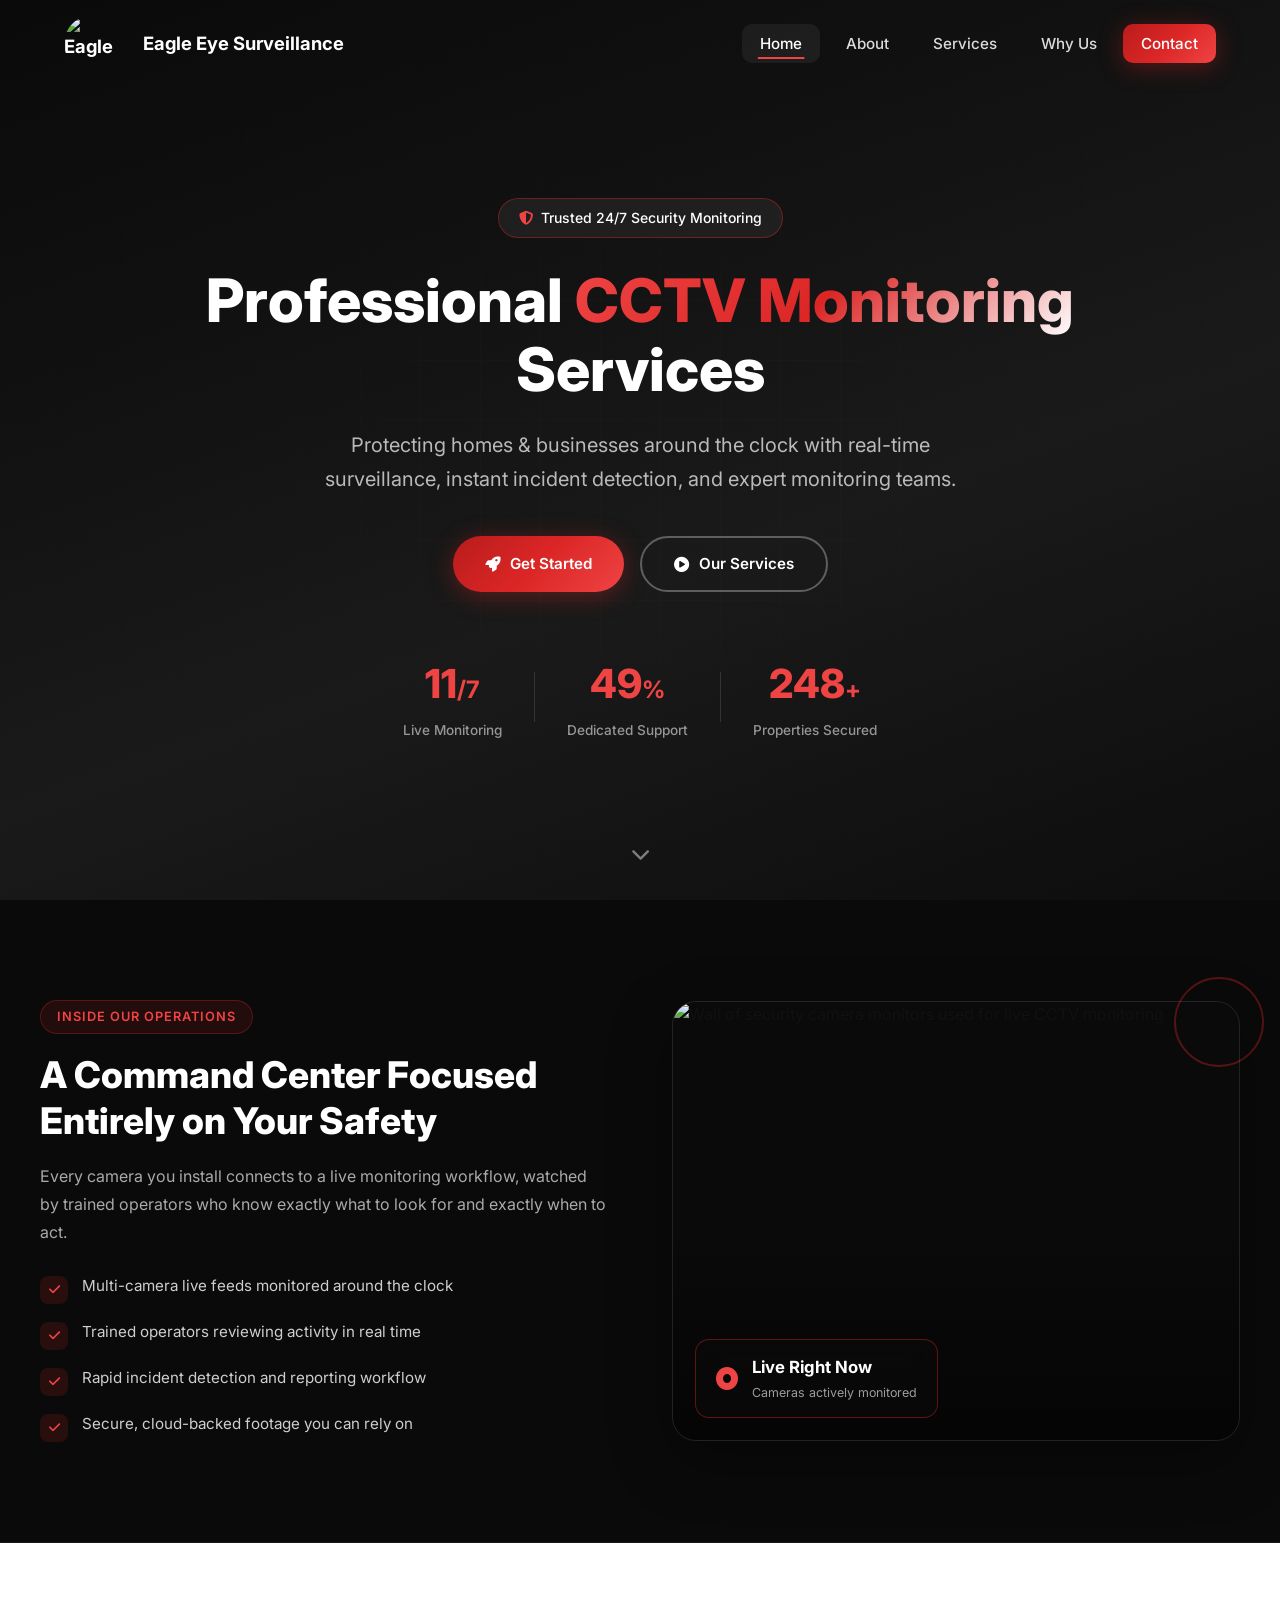
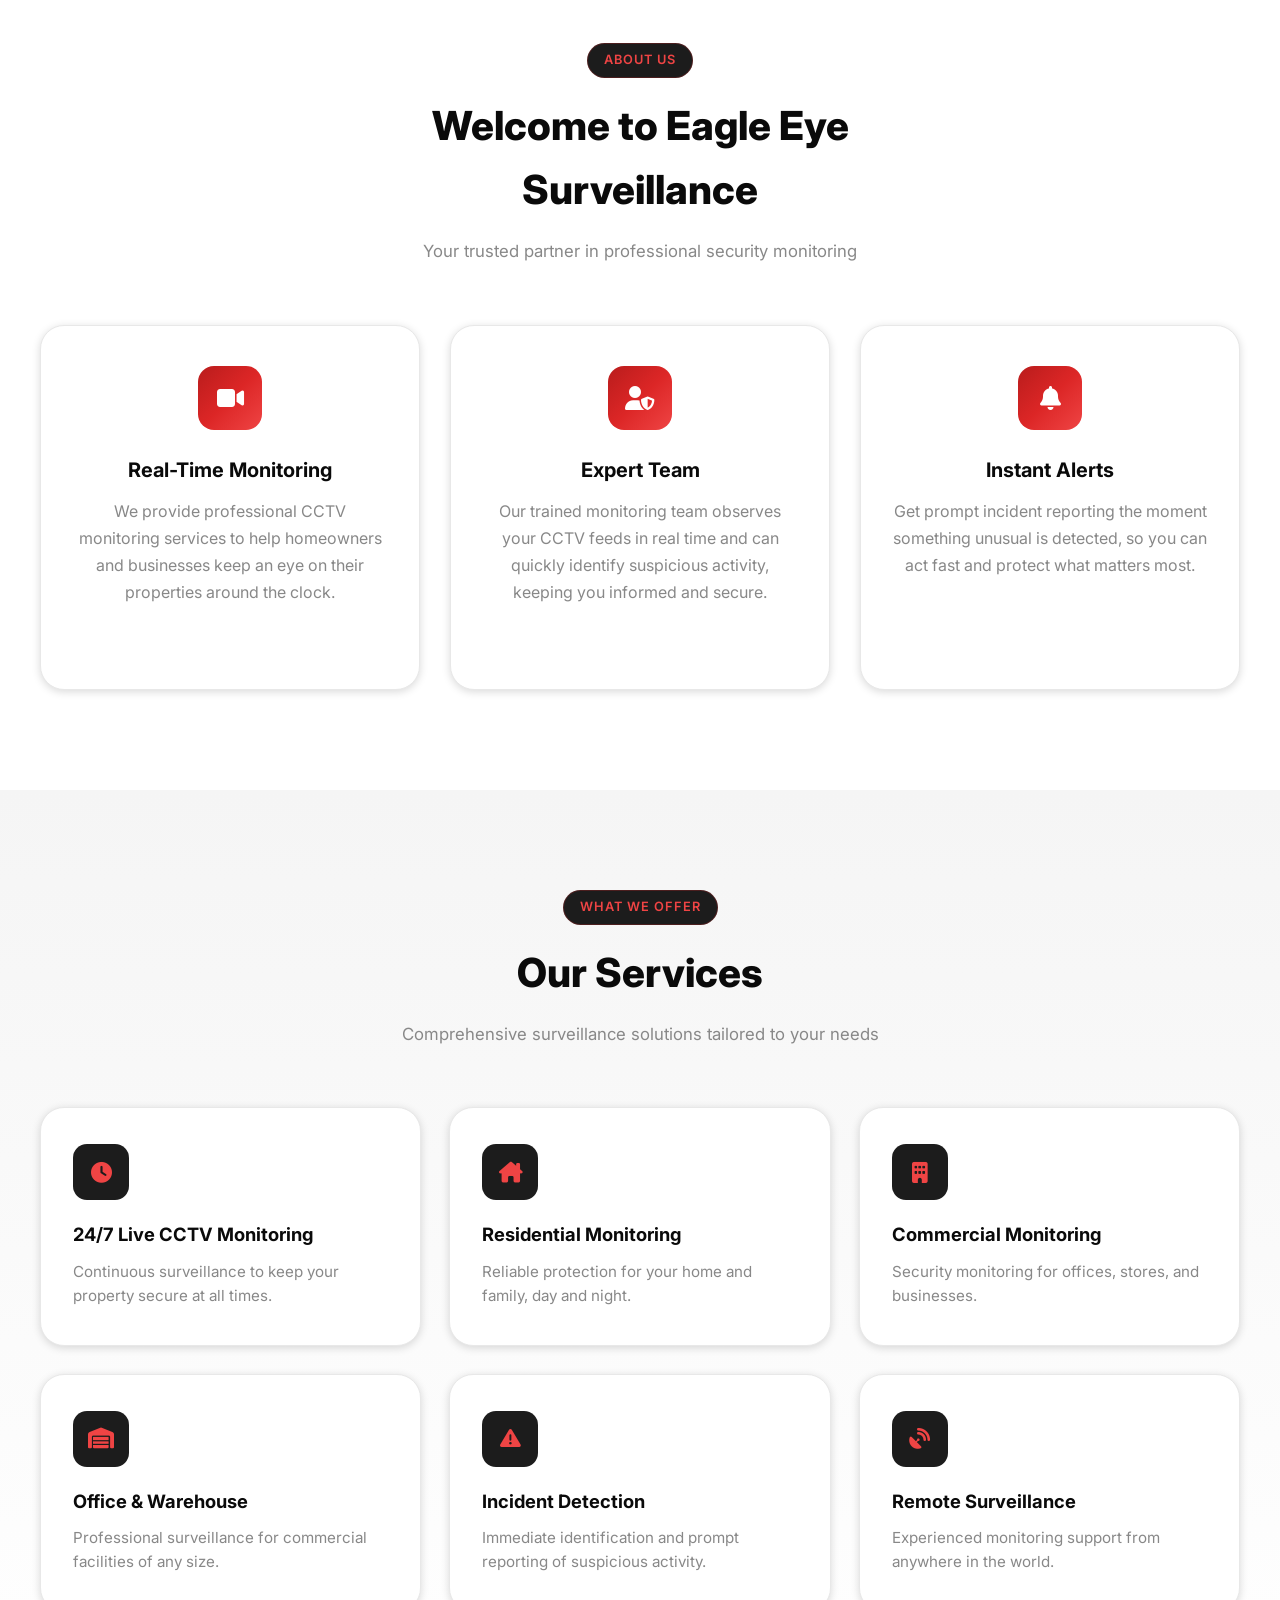
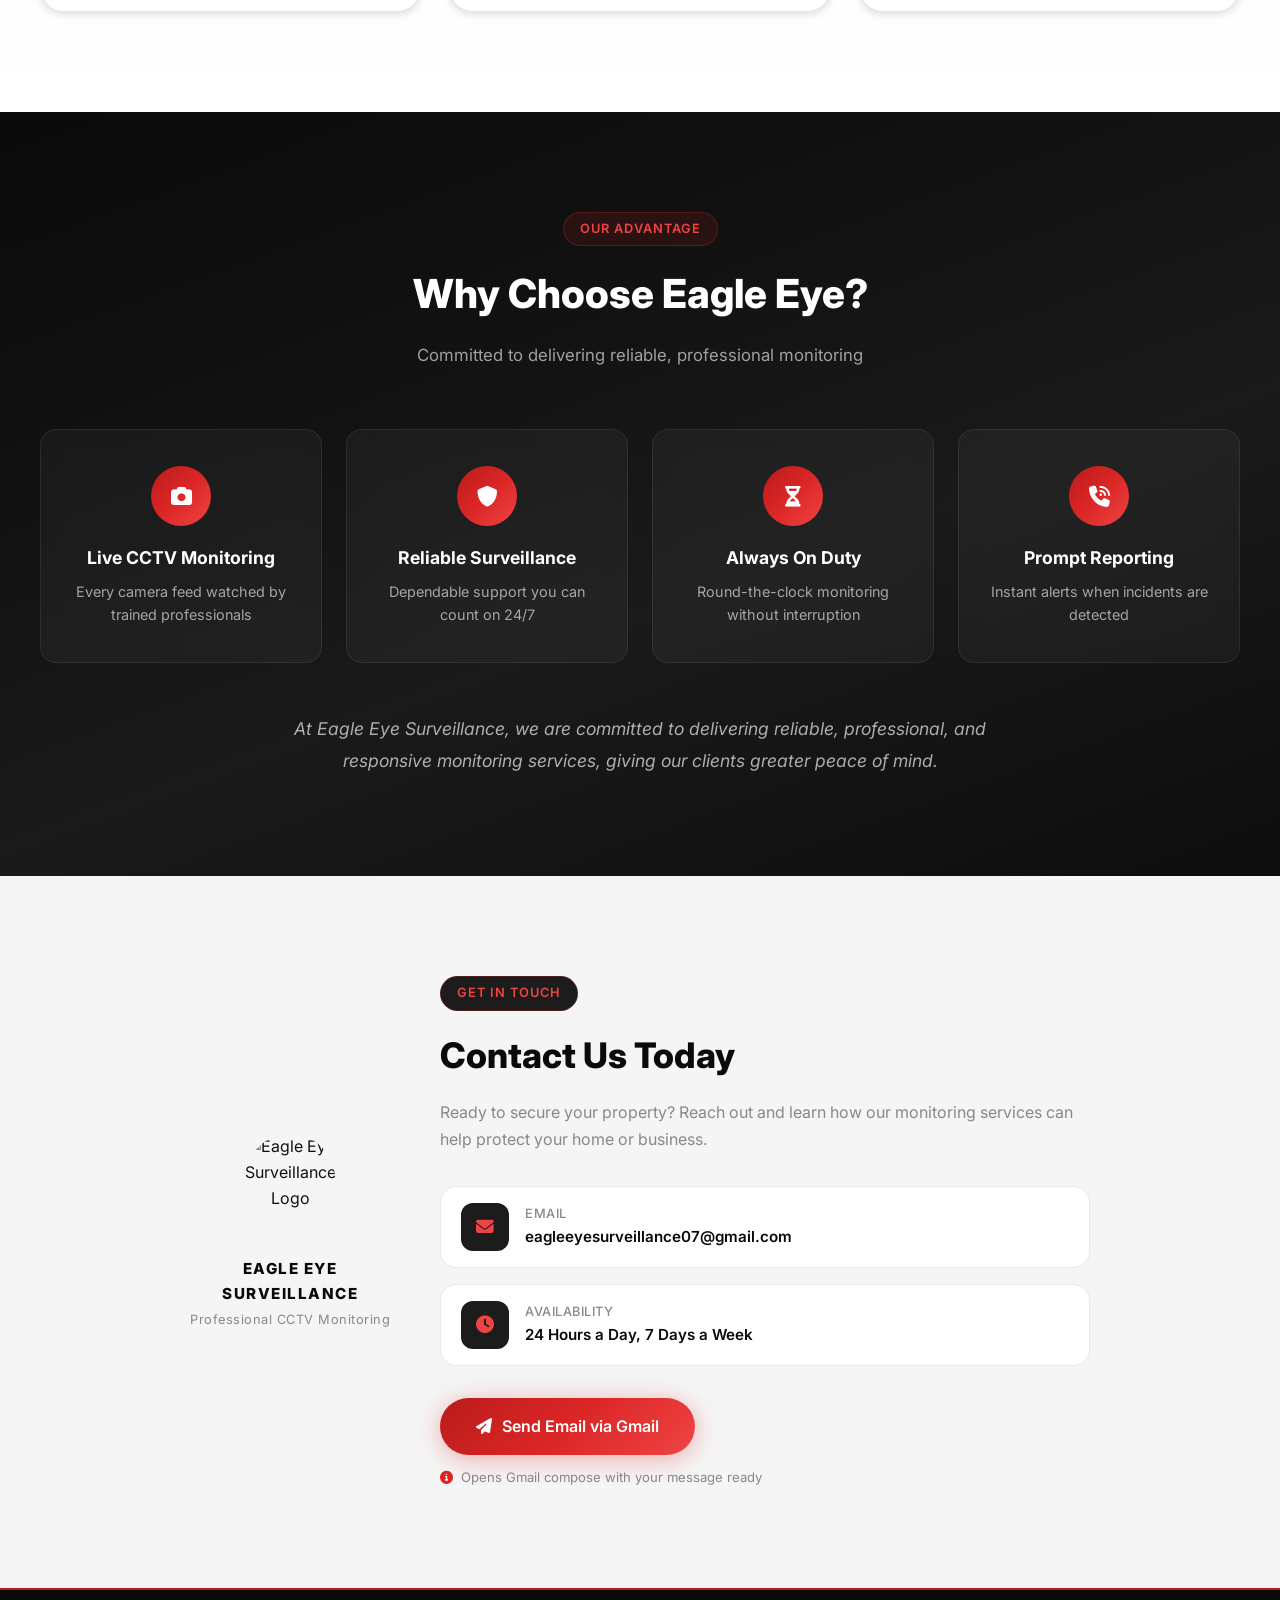
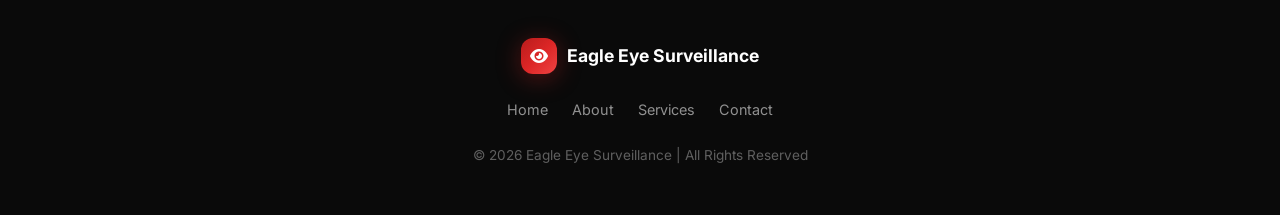
==== index.html @ c729cc8d "Add files via upload" ====
<!DOCTYPE html>
<html lang="en">

<head>
    <meta charset="UTF-8">
    <meta name="viewport" content="width=device-width, initial-scale=1.0">
    <title>Eagle Eye Surveillance | Professional CCTV Monitoring</title>
    <link rel="stylesheet" href="style.css">
    <link href="https://fonts.googleapis.com/css2?family=Inter:wght@300;400;500;600;700;800&display=swap" rel="stylesheet">
    <link rel="stylesheet" href="https://cdnjs.cloudflare.com/ajax/libs/font-awesome/6.5.1/css/all.min.css">
</head>

<body>

    <div class="bg-orbs" aria-hidden="true">
        <div class="orb orb-1"></div>
        <div class="orb orb-2"></div>
        <div class="orb orb-3"></div>
    </div>


    <nav class="navbar" id="navbar">
        <div class="nav-container">
           <a href="#home" class="logo">
          <img src="https://raw.githubusercontent.com/Iqrawaseem8219/eaglee/main/WhatsApp%20Image%202026-08-06%20at%208.54.20%20PM.jpeg" alt="Eagle Eye Surveillance Logo" class="logo-img">
          <span>Eagle Eye Surveillance</span>
            </a>

            <button class="hamburger" id="hamburger" aria-label="Toggle menu">
                <span></span>
                <span></span>
                <span></span>
            </button>

            <ul class="nav-links" id="navLinks">
                <li><a href="#home" class="nav-link active">Home</a></li>
                <li><a href="#about" class="nav-link">About</a></li>
                <li><a href="#services" class="nav-link">Services</a></li>
                <li><a href="#features" class="nav-link">Why Us</a></li>
                <li><a href="#contact" class="nav-link nav-cta">Contact</a></li>
            </ul>
        </div>
    </nav>

    <section class="hero" id="home">
        <div class="hero-grid"></div>
        <div class="hero-content">
            <div class="hero-badge">
                <i class="fas fa-shield-halved"></i>
                <span>Trusted 24/7 Security Monitoring</span>
            </div>
            <h1 class="hero-title">
                Professional <span class="gradient-text">CCTV Monitoring</span> Services
            </h1>
            <p class="hero-subtitle">
                Protecting homes &amp; businesses around the clock with real-time surveillance,
                instant incident detection, and expert monitoring teams.
            </p>
            <div class="hero-buttons">
                <a href="#contact" class="btn btn-primary">
                    <i class="fas fa-rocket"></i> Get Started
                </a>
                <a href="#services" class="btn btn-outline">
                    <i class="fas fa-play-circle"></i> Our Services
                </a>
            </div>
            <div class="hero-stats">
                <div class="stat">
                    <span class="stat-number" data-target="24">0</span><span class="stat-suffix">/7</span>
                    <span class="stat-label">Live Monitoring</span>
                </div>
                <div class="stat-divider"></div>
                <div class="stat">
                    <span class="stat-number" data-target="100">0</span><span class="stat-suffix">%</span>
                    <span class="stat-label">Dedicated Support</span>
                </div>
                <div class="stat-divider"></div>
                <div class="stat">
                    <span class="stat-number" data-target="500">0</span><span class="stat-suffix">+</span>
                    <span class="stat-label">Properties Secured</span>
                </div>
            </div>
        </div>
        <div class="hero-scroll">
            <a href="#about" aria-label="Scroll down">
                <i class="fas fa-chevron-down"></i>
            </a>
        </div>
    </section>

 
    <section class="home-showcase">
        <div class="showcase-grid">
            <div class="showcase-text reveal">
                <span class="section-tag light">Inside Our Operations</span>
                <h2>A Command Center Focused Entirely on Your Safety</h2>
                <p>
                    Every camera you install connects to a live monitoring workflow, watched by
                    trained operators who know exactly what to look for and exactly when to act.
                </p>
                <ul class="showcase-list">
                    <li><i class="fas fa-check"></i> Multi-camera live feeds monitored around the clock</li>
                    <li><i class="fas fa-check"></i> Trained operators reviewing activity in real time</li>
                    <li><i class="fas fa-check"></i> Rapid incident detection and reporting workflow</li>
                    <li><i class="fas fa-check"></i> Secure, cloud-backed footage you can rely on</li>
                </ul>
            </div>
            <div class="showcase-visual reveal">
                <div class="showcase-ring" aria-hidden="true"></div>
                <div class="showcase-image-wrap">
                    <img src="https://images.unsplash.com/photo-1557597774-9d273605dfa9?auto=format&fit=crop&w=1200&q=80"
                        alt="Wall of security camera monitors used for live CCTV monitoring">
                    <div class="showcase-badge">
                        <i class="fas fa-circle-dot"></i>
                        <div>
                            <strong>Live Right Now</strong>
                            <span>Cameras actively monitored</span>
                        </div>
                    </div>
                </div>
            </div>
        </div>
    </section>

    <!-- About Section -->
    <section class="about section" id="about">
        <div class="section-header reveal">
            <span class="section-tag">About Us</span>
            <h2>Welcome to Eagle Eye Surveillance</h2>
            <p class="section-desc">
                Your trusted partner in professional security monitoring
            </p>
        </div>
        <div class="about-grid">
            <a href="Monitoring.html" class="about-card reveal">
                <div class="about-icon"><i class="fas fa-video"></i></div>
                <h3>Real-Time Monitoring</h3>
                <p>
                    We provide professional CCTV monitoring services to help homeowners and
                    businesses keep an eye on their properties around the clock.
                </p>
                <span class="about-cta">Learn more <i class="fas fa-arrow-right"></i></span>
            </a>
            <a href="team.html" class="about-card reveal">
                <div class="about-icon"><i class="fas fa-user-shield"></i></div>
                <h3>Expert Team</h3>
                <p>
                    Our trained monitoring team observes your CCTV feeds in real time and can
                    quickly identify suspicious activity, keeping you informed and secure.
                </p>
                <span class="about-cta">Learn more <i class="fas fa-arrow-right"></i></span>
            </a>
            <a href="Alerts.html" class="about-card reveal">
                <div class="about-icon"><i class="fas fa-bell"></i></div>
                <h3>Instant Alerts</h3>
                <p>
                    Get prompt incident reporting the moment something unusual is detected,
                    so you can act fast and protect what matters most.
                </p>
                <span class="about-cta">Learn more <i class="fas fa-arrow-right"></i></span>
            </a>
        </div>
    </section>

    <!-- Services Section -->
    <section class="services section" id="services">
        <div class="section-header reveal">
            <span class="section-tag">What We Offer</span>
            <h2>Our Services</h2>
            <p class="section-desc">Comprehensive surveillance solutions tailored to your needs</p>
        </div>
        <div class="cards">
            <div class="card reveal">
                <div class="card-icon"><i class="fas fa-clock"></i></div>
                <h3>24/7 Live CCTV Monitoring</h3>
                <p>Continuous surveillance to keep your property secure at all times.</p>
                <div class="card-hover-line"></div>
            </div>
            <div class="card reveal">
                <div class="card-icon"><i class="fas fa-house-chimney"></i></div>
                <h3>Residential Monitoring</h3>
                <p>Reliable protection for your home and family, day and night.</p>
                <div class="card-hover-line"></div>
            </div>
            <div class="card reveal">
                <div class="card-icon"><i class="fas fa-building"></i></div>
                <h3>Commercial Monitoring</h3>
                <p>Security monitoring for offices, stores, and businesses.</p>
                <div class="card-hover-line"></div>
            </div>
            <div class="card reveal">
                <div class="card-icon"><i class="fas fa-warehouse"></i></div>
                <h3>Office &amp; Warehouse</h3>
                <p>Professional surveillance for commercial facilities of any size.</p>
                <div class="card-hover-line"></div>
            </div>
            <div class="card reveal">
                <div class="card-icon"><i class="fas fa-triangle-exclamation"></i></div>
                <h3>Incident Detection</h3>
                <p>Immediate identification and prompt reporting of suspicious activity.</p>
                <div class="card-hover-line"></div>
            </div>
            <div class="card reveal">
                <div class="card-icon"><i class="fas fa-satellite-dish"></i></div>
                <h3>Remote Surveillance</h3>
                <p>Experienced monitoring support from anywhere in the world.</p>
                <div class="card-hover-line"></div>
            </div>
        </div>
    </section>

    <!-- Features Section -->
    <section class="features section" id="features">
        <div class="section-header reveal">
            <span class="section-tag light">Our Advantage</span>
            <h2>Why Choose Eagle Eye?</h2>
            <p class="section-desc light">Committed to delivering reliable, professional monitoring</p>
        </div>
        <div class="feature-grid">
            <div class="feature-item reveal">
                <div class="feature-icon"><i class="fas fa-camera"></i></div>
                <h3>Live CCTV Monitoring</h3>
                <p>Every camera feed watched by trained professionals</p>
            </div>
            <div class="feature-item reveal">
                <div class="feature-icon"><i class="fas fa-shield"></i></div>
                <h3>Reliable Surveillance</h3>
                <p>Dependable support you can count on 24/7</p>
            </div>
            <div class="feature-item reveal">
                <div class="feature-icon"><i class="fas fa-hourglass-half"></i></div>
                <h3>Always On Duty</h3>
                <p>Round-the-clock monitoring without interruption</p>
            </div>
            <div class="feature-item reveal">
                <div class="feature-icon"><i class="fas fa-phone-volume"></i></div>
                <h3>Prompt Reporting</h3>
                <p>Instant alerts when incidents are detected</p>
            </div>
        </div>
        <p class="features-quote reveal">
            At Eagle Eye Surveillance, we are committed to delivering reliable, professional,
            and responsive monitoring services, giving our clients greater peace of mind.
        </p>
    </section>

    <!-- Contact Section -->
    <section class="contact section" id="contact">
        <div class="contact-wrapper reveal">
            <div class="contact-logo">
            <img src="https://raw.githubusercontent.com/Iqrawaseem8219/eaglee/main/WhatsApp%20Image%202026-08-06%20at%208.54.20%20PM.jpeg" alt="Eagle Eye Surveillance Logo" class="contact-logo-img">
             <span class="contact-logo-name">Eagle Eye Surveillance</span>
             <span class="contact-logo-tag">Professional CCTV Monitoring</span>
           </div>
            <div class="contact-info">
                <span class="section-tag">Get In Touch</span>
                <h2>Contact Us Today</h2>
                <p>
                    Ready to secure your property? Reach out and learn how our monitoring
                    services can help protect your home or business.
                </p>
                <div class="contact-details">
                    <div class="contact-item">
                        <div class="contact-item-icon"><i class="fas fa-envelope"></i></div>
                        <div>
                            <span class="contact-label">Email</span>
                            <span class="contact-value">eagleeyesurveillance07@gmail.com</span>
                        </div>
                    </div>
                    <div class="contact-item">
                        <div class="contact-item-icon"><i class="fas fa-clock"></i></div>
                        <div>
                            <span class="contact-label">Availability</span>
                            <span class="contact-value">24 Hours a Day, 7 Days a Week</span>
                        </div>
                    </div>
                </div>
                <div class="contact-email-action">
                    <a href="https://mail.google.com/mail/?view=cm&fs=1&to=eagleeyesurveillance07@gmail.com&su=CCTV%20Monitoring%20Inquiry&body=Hello%20Eagle%20Eye%20Surveillance%2C%0D%0A%0D%0AI%20would%20like%20to%20know%20more%20about%20your%20CCTV%20monitoring%20services.%0D%0A%0D%0AName%3A%20%0D%0APhone%3A%20%0D%0AProperty%20Type%3A%20%0D%0A%0D%0AThank%20you!"
                        class="btn btn-gmail" target="_blank" rel="noopener noreferrer" id="sendEmailBtn">
                        <i class="fas fa-paper-plane"></i> Send Email via Gmail
                    </a>
                    <span class="email-note">
                        <i class="fas fa-info-circle"></i> Opens Gmail compose with your message ready
                    </span>
                </div>
            </div>
        </div>
    </section>

    <!-- Footer -->
    <footer class="footer">
        <div class="footer-content">
            <div class="footer-brand">
                <div class="logo-icon small">
                    <i class="fas fa-eye"></i>
                </div>
                <span>Eagle Eye Surveillance</span>
            </div>
            <div class="footer-links">
                <a href="#home">Home</a>
                <a href="#about">About</a>
                <a href="#services">Services</a>
                <a href="#contact">Contact</a>
            </div>
            <p class="footer-copy">&copy; 2026 Eagle Eye Surveillance | All Rights Reserved</p>
        </div>
    </footer>

    <!-- Back to top -->
    <button class="back-to-top" id="backToTop" aria-label="Back to top">
        <i class="fas fa-arrow-up"></i>
    </button>

    <script src="script.js"></script>
</body>

</html>
---- style.css ----
/* ===== CSS Variables — Black, Red & White ===== */
:root {
    --black: #0a0a0a;
    --black-soft: #111111;
    --black-card: #161616;
    --black-muted: #1c1c1c;
    --gray-dark: #2a2a2a;
    --gray-mid: #888888;
    --gray-light: #cccccc;
    --white: #ffffff;
    --white-soft: #f5f5f5;
    --white-muted: #e8e8e8;
    --red: #dc2626;
    --red-bright: #ef4444;
    --red-dark: #b91c1c;
    --red-deep: #991b1b;
    --gradient-primary: linear-gradient(135deg, #b91c1c 0%, #dc2626 50%, #ef4444 100%);
    --gradient-hero: linear-gradient(160deg, #0a0a0a 0%, #111111 30%, #1a1a1a 60%, #0d0d0d 100%);
    --shadow-sm: 0 2px 8px rgba(0, 0, 0, 0.15);
    --shadow-md: 0 8px 30px rgba(0, 0, 0, 0.25);
    --shadow-lg: 0 20px 60px rgba(0, 0, 0, 0.35);
    --shadow-red: 0 4px 25px rgba(220, 38, 38, 0.35);
    --shadow-red-lg: 0 8px 40px rgba(220, 38, 38, 0.45);
    --radius: 16px;
    --radius-lg: 24px;
    --transition: 0.35s cubic-bezier(0.4, 0, 0.2, 1);
}

/* ===== Reset & Base ===== */
*,
*::before,
*::after {
    margin: 0;
    padding: 0;
    box-sizing: border-box;
}

html {
    scroll-behavior: smooth;
    scroll-padding-top: 80px;
}

body {
    font-family: 'Inter', sans-serif;
    background: var(--white-soft);
    color: var(--black-soft);
    overflow-x: hidden;
    line-height: 1.6;
}

/* ===== Background Orbs ===== */
.bg-orbs {
    position: fixed;
    inset: 0;
    pointer-events: none;
    z-index: 0;
    overflow: hidden;
}

.orb {
    position: absolute;
    border-radius: 50%;
    filter: blur(90px);
    opacity: 0.25;
    animation: float 20s ease-in-out infinite;
}

.orb-1 {
    width: 500px;
    height: 500px;
    background: var(--red);
    top: -10%;
    right: -5%;
    animation-delay: 0s;
}

.orb-2 {
    width: 400px;
    height: 400px;
    background: var(--red-dark);
    bottom: 20%;
    left: -10%;
    animation-delay: -7s;
}

.orb-3 {
    width: 300px;
    height: 300px;
    background: #333;
    top: 50%;
    left: 50%;
    animation-delay: -14s;
}

@keyframes float {
    0%, 100% { transform: translate(0, 0) scale(1); }
    33% { transform: translate(30px, -30px) scale(1.05); }
    66% { transform: translate(-20px, 20px) scale(0.95); }
}

/* ===== Navigation ===== */
.navbar {
    position: fixed;
    top: 0;
    left: 0;
    width: 100%;
    z-index: 1000;
    padding: 16px 0;
    transition: var(--transition);
    background: transparent;
}

.navbar.scrolled {
    background: rgba(10, 10, 10, 0.95);
    backdrop-filter: blur(20px);
    -webkit-backdrop-filter: blur(20px);
    box-shadow: 0 4px 30px rgba(0, 0, 0, 0.4);
    padding: 12px 0;
}

.nav-container {
    max-width: 1200px;
    margin: 0 auto;
    padding: 0 24px;
    display: flex;
    justify-content: space-between;
    align-items: center;
}

.logo {
    display: flex;
    align-items: center;
    gap: 12px;
    text-decoration: none;
    color: var(--white);
    font-weight: 700;
    font-size: 1.15rem;
    transition: var(--transition);
}

.logo:hover {
    transform: scale(1.03);
}

.logo-icon {
    width: 44px;
    height: 44px;
    background: var(--gradient-primary);
    border-radius: 12px;
    display: flex;
    align-items: center;
    justify-content: center;
    font-size: 1.2rem;
    color: var(--white);
    box-shadow: var(--shadow-red);
    transition: var(--transition);
}

.logo:hover .logo-icon {
    transform: rotate(-8deg) scale(1.08);
    box-shadow: var(--shadow-red-lg);
}

.logo-icon.small {
    width: 36px;
    height: 36px;
    font-size: 1rem;
}

.nav-links {
    display: flex;
    list-style: none;
    gap: 8px;
    align-items: center;
}

.nav-link {
    color: rgba(255, 255, 255, 0.85);
    text-decoration: none;
    padding: 10px 18px;
    border-radius: 10px;
    font-weight: 500;
    font-size: 0.95rem;
    transition: var(--transition);
    position: relative;
}

.nav-link::after {
    content: '';
    position: absolute;
    bottom: 4px;
    left: 50%;
    width: 0;
    height: 2px;
    background: var(--red-bright);
    transition: var(--transition);
    transform: translateX(-50%);
    border-radius: 2px;
}

.nav-link:hover,
.nav-link.active {
    color: var(--white);
    background: rgba(255, 255, 255, 0.06);
}

.nav-link:hover::after,
.nav-link.active::after {
    width: 60%;
}

.nav-cta {
    background: var(--gradient-primary) !important;
    color: var(--white) !important;
    box-shadow: var(--shadow-red);
}

.nav-cta:hover {
    transform: translateY(-2px);
    box-shadow: var(--shadow-red-lg);
}

.nav-cta::after {
    display: none;
}

/* Hamburger */
.hamburger {
    display: none;
    flex-direction: column;
    gap: 5px;
    background: none;
    border: none;
    cursor: pointer;
    padding: 8px;
    z-index: 1001;
}

.hamburger span {
    display: block;
    width: 26px;
    height: 2.5px;
    background: var(--white);
    border-radius: 3px;
    transition: var(--transition);
}

.hamburger.active span:nth-child(1) {
    transform: rotate(45deg) translate(5px, 5px);
}

.hamburger.active span:nth-child(2) {
    opacity: 0;
}

.hamburger.active span:nth-child(3) {
    transform: rotate(-45deg) translate(5px, -5px);
}

/* ===== Hero Section ===== */
.hero {
    min-height: 100vh;
    background: var(--gradient-hero);
    display: flex;
    align-items: center;
    justify-content: center;
    position: relative;
    overflow: hidden;
    padding: 120px 24px 80px;
}

.hero-grid {
    position: absolute;
    inset: 0;
    background-image:
        linear-gradient(rgba(220, 38, 38, 0.04) 1px, transparent 1px),
        linear-gradient(90deg, rgba(220, 38, 38, 0.04) 1px, transparent 1px);
    background-size: 60px 60px;
    mask-image: radial-gradient(ellipse at center, black 20%, transparent 70%);
    -webkit-mask-image: radial-gradient(ellipse at center, black 20%, transparent 70%);
}

.hero-content {
    position: relative;
    z-index: 2;
    text-align: center;
    max-width: 900px;
    color: var(--white);
}

.hero-badge {
    display: inline-flex;
    align-items: center;
    gap: 8px;
    background: rgba(255, 255, 255, 0.06);
    border: 1px solid rgba(220, 38, 38, 0.4);
    backdrop-filter: blur(10px);
    padding: 8px 20px;
    border-radius: 50px;
    font-size: 0.875rem;
    font-weight: 500;
    margin-bottom: 28px;
    animation: fadeInDown 0.8s ease;
}

.hero-badge i {
    color: var(--red-bright);
}

.hero-title {
    font-size: clamp(2.2rem, 5vw, 3.75rem);
    font-weight: 800;
    line-height: 1.15;
    margin-bottom: 24px;
    animation: fadeInUp 0.8s ease 0.1s both;
}

.gradient-text {
    background: linear-gradient(135deg, #ef4444, #dc2626, #ffffff);
    -webkit-background-clip: text;
    -webkit-text-fill-color: transparent;
    background-clip: text;
}

.hero-subtitle {
    font-size: clamp(1rem, 2vw, 1.25rem);
    color: rgba(255, 255, 255, 0.7);
    max-width: 650px;
    margin: 0 auto 40px;
    line-height: 1.7;
    animation: fadeInUp 0.8s ease 0.2s both;
}

.hero-buttons {
    display: flex;
    gap: 16px;
    justify-content: center;
    flex-wrap: wrap;
    margin-bottom: 60px;
    animation: fadeInUp 0.8s ease 0.3s both;
}

/* ===== Buttons ===== */
.btn {
    display: inline-flex;
    align-items: center;
    gap: 10px;
    padding: 14px 32px;
    border-radius: 50px;
    font-weight: 600;
    font-size: 0.95rem;
    text-decoration: none;
    border: none;
    cursor: pointer;
    transition: var(--transition);
    position: relative;
    overflow: hidden;
}

.btn::before {
    content: '';
    position: absolute;
    inset: 0;
    background: linear-gradient(135deg, rgba(255,255,255,0.15), transparent);
    opacity: 0;
    transition: var(--transition);
}

.btn:hover::before {
    opacity: 1;
}

.btn-primary {
    background: var(--gradient-primary);
    color: var(--white);
    box-shadow: var(--shadow-red);
}

.btn-primary:hover {
    transform: translateY(-3px);
    box-shadow: var(--shadow-red-lg);
}

.btn-outline {
    background: transparent;
    color: var(--white);
    border: 2px solid rgba(255, 255, 255, 0.3);
}

.btn-outline:hover {
    background: rgba(220, 38, 38, 0.15);
    border-color: var(--red-bright);
    transform: translateY(-3px);
}

.btn-gmail {
    background: var(--gradient-primary);
    color: var(--white);
    box-shadow: var(--shadow-red);
    width: auto;
    justify-content: center;
    padding: 16px 36px;
    font-size: 1rem;
}

.btn-gmail:hover {
    transform: translateY(-3px) scale(1.02);
    box-shadow: var(--shadow-red-lg);
}

.btn-gmail i {
    transition: var(--transition);
}

.btn-gmail:hover i {
    transform: translateX(4px) translateY(-2px);
}

/* Hero Stats */
.hero-stats {
    display: flex;
    align-items: center;
    justify-content: center;
    gap: 32px;
    flex-wrap: wrap;
    animation: fadeInUp 0.8s ease 0.4s both;
}

.stat {
    text-align: center;
}

.stat-number {
    font-size: 2.5rem;
    font-weight: 800;
    color: var(--red-bright);
}

.stat-suffix {
    font-size: 1.5rem;
    font-weight: 700;
    color: var(--red-bright);
}

.stat-label {
    display: block;
    font-size: 0.85rem;
    color: rgba(255, 255, 255, 0.55);
    margin-top: 4px;
    font-weight: 500;
}

.stat-divider {
    width: 1px;
    height: 50px;
    background: rgba(255, 255, 255, 0.12);
}

.hero-scroll {
    position: absolute;
    bottom: 30px;
    left: 50%;
    transform: translateX(-50%);
    animation: bounce 2s infinite;
}

.hero-scroll a {
    color: rgba(255, 255, 255, 0.45);
    font-size: 1.2rem;
    transition: var(--transition);
}

.hero-scroll a:hover {
    color: var(--red-bright);
}

/* ===== Home Showcase (picture section) ===== */
.home-showcase {
    background: var(--black);
    padding: 100px 24px;
    position: relative;
    z-index: 1;
    overflow: hidden;
    border-bottom: 1px solid rgba(255, 255, 255, 0.06);
}

.showcase-grid {
    max-width: 1200px;
    margin: 0 auto;
    display: grid;
    grid-template-columns: 1fr 1fr;
    gap: 64px;
    align-items: center;
}

.showcase-text {
    color: var(--white);
}

.showcase-text .section-tag {
    margin-bottom: 18px;
}

.showcase-text h2 {
    font-size: clamp(1.7rem, 3.4vw, 2.3rem);
    font-weight: 800;
    margin-bottom: 18px;
    line-height: 1.25;
}

.showcase-text > p {
    color: rgba(255, 255, 255, 0.65);
    line-height: 1.75;
    margin-bottom: 28px;
}

.showcase-list {
    list-style: none;
    display: flex;
    flex-direction: column;
    gap: 16px;
}

.showcase-list li {
    display: flex;
    align-items: flex-start;
    gap: 14px;
    color: rgba(255, 255, 255, 0.8);
    font-size: 0.95rem;
    line-height: 1.6;
}

.showcase-list li i {
    width: 28px;
    height: 28px;
    min-width: 28px;
    border-radius: 8px;
    background: rgba(220, 38, 38, 0.15);
    color: var(--red-bright);
    display: flex;
    align-items: center;
    justify-content: center;
    font-size: 0.8rem;
    margin-top: 2px;
}

.showcase-visual {
    position: relative;
}

.showcase-image-wrap {
    position: relative;
    border-radius: var(--radius-lg);
    overflow: hidden;
    box-shadow: var(--shadow-lg);
    border: 1px solid rgba(255, 255, 255, 0.1);
    aspect-ratio: 4 / 3.1;
}

.showcase-image-wrap img {
    width: 100%;
    height: 100%;
    object-fit: cover;
    display: block;
    transition: transform 0.8s ease;
}

.showcase-image-wrap:hover img {
    transform: scale(1.06);
}

.showcase-image-wrap::after {
    content: '';
    position: absolute;
    inset: 0;
    background: linear-gradient(180deg, transparent 50%, rgba(0, 0, 0, 0.55) 100%);
    pointer-events: none;
}

.showcase-badge {
    position: absolute;
    bottom: 22px;
    left: 22px;
    z-index: 2;
    display: flex;
    align-items: center;
    gap: 14px;
    background: rgba(10, 10, 10, 0.85);
    backdrop-filter: blur(10px);
    -webkit-backdrop-filter: blur(10px);
    border: 1px solid rgba(220, 38, 38, 0.4);
    padding: 14px 20px;
    border-radius: 14px;
}

.showcase-badge i {
    font-size: 1.4rem;
    color: var(--red-bright);
}

.showcase-badge strong {
    display: block;
    color: var(--white);
    font-size: 1.05rem;
    font-weight: 700;
}

.showcase-badge span {
    display: block;
    color: rgba(255, 255, 255, 0.6);
    font-size: 0.78rem;
    margin-top: 2px;
}

.showcase-ring {
    position: absolute;
    top: -24px;
    right: -24px;
    width: 90px;
    height: 90px;
    border: 2px solid rgba(220, 38, 38, 0.35);
    border-radius: 50%;
    z-index: 0;
}

/* ===== Sections ===== */
.section {
    padding: 100px 24px;
    position: relative;
    z-index: 1;
}

.section-header {
    text-align: center;
    max-width: 650px;
    margin: 0 auto 60px;
}

.section-tag {
    display: inline-block;
    background: var(--black-muted);
    color: var(--red-bright);
    padding: 6px 16px;
    border-radius: 50px;
    font-size: 0.8rem;
    font-weight: 600;
    text-transform: uppercase;
    letter-spacing: 1px;
    margin-bottom: 16px;
    border: 1px solid rgba(220, 38, 38, 0.25);
}

.section-tag.light {
    background: rgba(220, 38, 38, 0.12);
    color: var(--red-bright);
    border-color: rgba(220, 38, 38, 0.3);
}

.section-header h2 {
    font-size: clamp(1.8rem, 4vw, 2.5rem);
    font-weight: 800;
    color: var(--black);
    margin-bottom: 16px;
}

.features .section-header h2 {
    color: var(--white);
}

.section-desc {
    color: var(--gray-mid);
    font-size: 1.05rem;
}

.section-desc.light {
    color: rgba(255, 255, 255, 0.6);
}

/* ===== About ===== */
.about {
    background: var(--white);
}

.about-grid {
    display: grid;
    grid-template-columns: repeat(auto-fit, minmax(300px, 1fr));
    gap: 30px;
    max-width: 1200px;
    margin: 0 auto;
}

.about-card {
    background: var(--white);
    padding: 40px 32px;
    border-radius: var(--radius-lg);
    box-shadow: var(--shadow-sm);
    border: 1px solid var(--white-muted);
    transition: var(--transition);
    text-align: center;
    display: block;
    text-decoration: none;
    color: inherit;
    cursor: pointer;
    position: relative;
}

.about-card:hover {
    transform: translateY(-8px);
    box-shadow: var(--shadow-lg);
    border-color: var(--red);
}

.about-cta {
    display: inline-flex;
    align-items: center;
    justify-content: center;
    gap: 6px;
    margin-top: 20px;
    color: var(--red);
    font-weight: 600;
    font-size: 0.85rem;
    letter-spacing: 0.2px;
    opacity: 0;
    transform: translateY(6px);
    transition: var(--transition);
}

.about-card:hover .about-cta {
    opacity: 1;
    transform: translateY(0);
}

.about-cta i {
    transition: var(--transition);
    font-size: 0.8rem;
}

.about-card:hover .about-cta i {
    transform: translateX(4px);
}

.about-icon {
    width: 64px;
    height: 64px;
    background: var(--gradient-primary);
    border-radius: 16px;
    display: flex;
    align-items: center;
    justify-content: center;
    margin: 0 auto 24px;
    font-size: 1.5rem;
    color: var(--white);
    transition: var(--transition);
}

.about-card:hover .about-icon {
    transform: scale(1.1) rotate(-5deg);
    box-shadow: var(--shadow-red);
}

.about-card h3 {
    font-size: 1.25rem;
    font-weight: 700;
    color: var(--black);
    margin-bottom: 12px;
}

.about-card p {
    color: var(--gray-mid);
    line-height: 1.7;
}

/* ===== Services Cards ===== */
.services {
    background: linear-gradient(180deg, var(--white-soft) 0%, var(--white) 100%);
}

.cards {
    display: grid;
    grid-template-columns: repeat(auto-fit, minmax(320px, 1fr));
    gap: 28px;
    max-width: 1200px;
    margin: 0 auto;
}

.card {
    background: var(--white);
    padding: 36px 32px;
    border-radius: var(--radius-lg);
    box-shadow: var(--shadow-sm);
    border: 1px solid var(--white-muted);
    transition: var(--transition);
    position: relative;
    overflow: hidden;
}

.card::before {
    content: '';
    position: absolute;
    top: 0;
    left: 0;
    right: 0;
    height: 3px;
    background: var(--gradient-primary);
    transform: scaleX(0);
    transform-origin: left;
    transition: var(--transition);
}

.card:hover {
    transform: translateY(-10px);
    box-shadow: var(--shadow-lg);
    border-color: rgba(220, 38, 38, 0.3);
}

.card:hover::before {
    transform: scaleX(1);
}

.card-icon {
    width: 56px;
    height: 56px;
    background: var(--black-muted);
    border-radius: 14px;
    display: flex;
    align-items: center;
    justify-content: center;
    font-size: 1.3rem;
    color: var(--red-bright);
    margin-bottom: 20px;
    transition: var(--transition);
}

.card:hover .card-icon {
    background: var(--gradient-primary);
    color: var(--white);
    transform: scale(1.1);
}

.card h3 {
    font-size: 1.15rem;
    font-weight: 700;
    color: var(--black);
    margin-bottom: 10px;
}

.card p {
    color: var(--gray-mid);
    font-size: 0.95rem;
    line-height: 1.6;
}

.card-hover-line {
    position: absolute;
    bottom: 0;
    left: 0;
    width: 100%;
    height: 0;
    background: linear-gradient(135deg, rgba(220, 38, 38, 0.04), rgba(0, 0, 0, 0.03));
    transition: var(--transition);
}

.card:hover .card-hover-line {
    height: 100%;
    z-index: -1;
}

/* ===== Features ===== */
.features {
    background: var(--gradient-hero);
    color: var(--white);
}

.feature-grid {
    display: grid;
    grid-template-columns: repeat(auto-fit, minmax(250px, 1fr));
    gap: 24px;
    max-width: 1200px;
    margin: 0 auto 50px;
}

.feature-item {
    background: rgba(255, 255, 255, 0.04);
    border: 1px solid rgba(255, 255, 255, 0.08);
    backdrop-filter: blur(10px);
    padding: 36px 28px;
    border-radius: var(--radius);
    text-align: center;
    transition: var(--transition);
}

.feature-item:hover {
    background: rgba(220, 38, 38, 0.1);
    transform: translateY(-6px);
    border-color: rgba(220, 38, 38, 0.45);
    box-shadow: 0 10px 40px rgba(0, 0, 0, 0.4);
}

.feature-icon {
    width: 60px;
    height: 60px;
    background: var(--gradient-primary);
    border-radius: 50%;
    display: flex;
    align-items: center;
    justify-content: center;
    margin: 0 auto 18px;
    font-size: 1.3rem;
    color: var(--white);
    transition: var(--transition);
}

.feature-item:hover .feature-icon {
    transform: scale(1.15);
    box-shadow: var(--shadow-red);
}

.feature-item h3 {
    font-size: 1.1rem;
    font-weight: 700;
    margin-bottom: 8px;
}

.feature-item p {
    font-size: 0.9rem;
    color: rgba(255, 255, 255, 0.6);
}

.features-quote {
    text-align: center;
    max-width: 700px;
    margin: 0 auto;
    font-size: 1.1rem;
    color: rgba(255, 255, 255, 0.65);
    font-style: italic;
    line-height: 1.8;
}

/* ===== Contact ===== */
.contact {
    background: var(--white-soft);
}
.contact-wrapper{
    display: flex;
    justify-content: space-between;
    align-items: center;
    gap: 60px;
    flex-wrap: wrap;
}

.contact-logo{
    flex: 1;
    display: flex;
    flex-direction: column;
    justify-content: center;
    align-items: center;
    text-align: center;
}
.contact-logo-img{
    width: 520px;
    height: auto;
    object-fit: contain;
}
.contact-wrapper {
    max-width: 900px;
    margin: 0 auto;
    display: grid;
    grid-template-columns: 200px 1fr;
    gap: 50px;
    align-items: center;
}


.contact-logo-badge {
    width: 110px;
    height: 110px;
    border-radius: 50%;
    background: var(--gradient-primary);
    display: flex;
    align-items: center;
    justify-content: center;
    box-shadow: var(--shadow-red-lg);
    position: relative;
    transition: var(--transition);
    margin: 0 auto;
}

.contact-logo-badge::after {
    content: '';
    position: absolute;
    inset: -10px;
    border-radius: 50%;
    border: 2px solid rgba(220, 38, 38, 0.25);
}

.contact-logo:hover .contact-logo-badge {
    transform: rotate(-6deg) scale(1.06);
}

.contact-logo-badge i {
    font-size: 2.3rem;
    color: var(--white);
}

.contact-logo-name {
    margin-top: 18px;
    font-weight: 800;
    letter-spacing: 1.5px;
    text-transform: uppercase;
    font-size: 0.95rem;
    color: var(--black);
}

.contact-logo-tag {
    margin-top: 4px;
    font-size: 0.8rem;
    color: var(--gray-mid);
    letter-spacing: 0.5px;
}

.contact-info {
    text-align: left;
    flex: 1;
}

.contact-info h2 {
    font-size: clamp(1.8rem, 3vw, 2.2rem);
    font-weight: 800;
    color: var(--black);
    margin-bottom: 16px;
}

.contact-info > p {
    color: var(--gray-mid);
    margin-bottom: 32px;
    line-height: 1.7;
}

.contact-details {
    display: flex;
    flex-direction: column;
    gap: 16px;
    margin-bottom: 32px;
}

.contact-item {
    display: flex;
    align-items: center;
    gap: 16px;
    padding: 16px 20px;
    background: var(--white);
    border-radius: var(--radius);
    border: 1px solid var(--white-muted);
    transition: var(--transition);
}

.contact-item:hover {
    border-color: var(--red);
    box-shadow: var(--shadow-md);
    transform: translateX(6px);
}

.contact-item-icon {
    width: 48px;
    height: 48px;
    background: var(--black-muted);
    border-radius: 12px;
    display: flex;
    align-items: center;
    justify-content: center;
    color: var(--red-bright);
    font-size: 1.1rem;
    flex-shrink: 0;
    transition: var(--transition);
}

.contact-item:hover .contact-item-icon {
    background: var(--gradient-primary);
    color: var(--white);
}

.contact-label {
    display: block;
    font-size: 0.8rem;
    color: var(--gray-mid);
    font-weight: 500;
    text-transform: uppercase;
    letter-spacing: 0.5px;
}

.contact-value {
    display: block;
    font-weight: 600;
    color: var(--black);
    font-size: 0.95rem;
}

.contact-email-action {
    display: flex;
    flex-direction: column;
    align-items: flex-start;
    gap: 12px;
}

.email-note {
    font-size: 0.82rem;
    color: var(--gray-mid);
}

.email-note i {
    margin-right: 4px;
    color: var(--red);
}

/* ===== Footer ===== */
.footer {
    background: var(--black);
    color: rgba(255, 255, 255, 0.65);
    padding: 48px 24px;
    position: relative;
    z-index: 1;
    border-top: 2px solid var(--red-dark);
}

.footer-content {
    max-width: 1200px;
    margin: 0 auto;
    text-align: center;
}

.footer-brand {
    display: flex;
    align-items: center;
    justify-content: center;
    gap: 10px;
    color: var(--white);
    font-weight: 700;
    font-size: 1.1rem;
    margin-bottom: 24px;
}

.footer-links {
    display: flex;
    justify-content: center;
    gap: 24px;
    margin-bottom: 24px;
    flex-wrap: wrap;
}

.footer-links a {
    color: rgba(255, 255, 255, 0.55);
    text-decoration: none;
    font-size: 0.9rem;
    transition: var(--transition);
    position: relative;
}

.footer-links a::after {
    content: '';
    position: absolute;
    bottom: -4px;
    left: 0;
    width: 0;
    height: 2px;
    background: var(--red-bright);
    transition: var(--transition);
}

.footer-links a:hover {
    color: var(--white);
}

.footer-links a:hover::after {
    width: 100%;
}

.footer-copy {
    font-size: 0.85rem;
    color: rgba(255, 255, 255, 0.35);
}

/* ===== Back to Top ===== */
.back-to-top {
    position: fixed;
    bottom: 30px;
    right: 30px;
    width: 48px;
    height: 48px;
    background: var(--gradient-primary);
    color: var(--white);
    border: none;
    border-radius: 14px;
    cursor: pointer;
    font-size: 1rem;
    box-shadow: var(--shadow-red);
    opacity: 0;
    visibility: hidden;
    transform: translateY(20px);
    transition: var(--transition);
    z-index: 999;
}

.back-to-top.visible {
    opacity: 1;
    visibility: visible;
    transform: translateY(0);
}

.back-to-top:hover {
    transform: translateY(-4px);
    box-shadow: var(--shadow-red-lg);
}

/* ===== Scroll Reveal ===== */
.reveal {
    opacity: 0;
    transform: translateY(40px);
    transition: opacity 0.7s ease, transform 0.7s ease;
}

.reveal.visible {
    opacity: 1;
    transform: translateY(0);
}

/* ===== Animations ===== */
@keyframes fadeInUp {
    from {
        opacity: 0;
        transform: translateY(30px);
    }
    to {
        opacity: 1;
        transform: translateY(0);
    }
}

@keyframes fadeInDown {
    from {
        opacity: 0;
        transform: translateY(-20px);
    }
    to {
        opacity: 1;
        transform: translateY(0);
    }
}

@keyframes bounce {
    0%, 20%, 50%, 80%, 100% { transform: translateX(-50%) translateY(0); }
    40% { transform: translateX(-50%) translateY(-10px); }
    60% { transform: translateX(-50%) translateY(-5px); }
}

/* ===== Responsive ===== */
@media (max-width: 768px) {
    .hamburger {
        display: flex;
    }

    .nav-links {
        position: fixed;
        top: 0;
        right: -100%;
        width: 280px;
        height: 100vh;
        background: rgba(10, 10, 10, 0.98);
        backdrop-filter: blur(20px);
        flex-direction: column;
        justify-content: center;
        align-items: center;
        gap: 8px;
        transition: var(--transition);
        padding: 40px;
    }

    .nav-links.open {
        right: 0;
    }

    .nav-link {
        font-size: 1.05rem;
        width: 100%;
        text-align: center;
    }

    .hero {
        padding: 100px 20px 60px;
    }

    .hero-stats {
        gap: 20px;
    }

    .stat-divider {
        display: none;
    }

    .stat-number {
        font-size: 2rem;
    }

    .section {
        padding: 70px 20px;
    }

    .cards {
        grid-template-columns: 1fr;
    }

    .about-grid {
        grid-template-columns: 1fr;
    }

    .hero-buttons {
        flex-direction: column;
        align-items: center;
    }

    .btn {
        width: 100%;
        max-width: 280px;
        justify-content: center;
    }

    .btn-gmail {
        width: 100%;
        max-width: 320px;
    }

    .back-to-top {
        bottom: 20px;
        right: 20px;
        width: 42px;
        height: 42px;
    }

    .home-showcase {
        padding: 70px 20px;
    }

    .showcase-grid {
        grid-template-columns: 1fr;
        gap: 40px;
    }

    .showcase-visual {
        order: -1;
    }

    .showcase-ring {
        display: none;
    }

    .detail-hero {
        padding: 130px 20px 70px;
    }

    .detail-hero h1 {
        font-size: 2rem;
    }

    .detail-split {
        grid-template-columns: 1fr;
        gap: 36px;
    }

    .detail-split.reverse .detail-split-visual {
        order: -1;
    }

    .detail-feature-grid {
        grid-template-columns: 1fr;
    }

    .detail-cta-inner {
        flex-direction: column;
        text-align: center;
        gap: 24px;
    }
}

@media (max-width: 480px) {
    .logo span {
        font-size: 0.95rem;
    }

    .logo-icon {
        width: 38px;
        height: 38px;
    }

    .hero-badge {
        font-size: 0.78rem;
        padding: 6px 14px;
    }

    .feature-grid {
        grid-template-columns: 1fr;
    }
}

/* ===== About Detail Pages ===== */
.detail-hero {
    min-height: 60vh;
    display: flex;
    align-items: flex-end;
    position: relative;
    padding: 160px 24px 90px;
    background-size: cover;
    background-position: center;
    overflow: hidden;
}

.detail-hero::before {
    content: '';
    position: absolute;
    inset: 0;
    background:
        linear-gradient(180deg, rgba(10, 10, 10, 0.55) 0%, rgba(10, 10, 10, 0.75) 55%, rgba(10, 10, 10, 0.96) 100%);
    z-index: 0;
}

.detail-hero-content {
    position: relative;
    z-index: 1;
    max-width: 800px;
    margin: 0 auto;
    text-align: center;
    color: var(--white);
}

.detail-breadcrumb {
    display: flex;
    align-items: center;
    justify-content: center;
    gap: 8px;
    font-size: 0.85rem;
    color: rgba(255, 255, 255, 0.6);
    margin-bottom: 20px;
}

.detail-breadcrumb a {
    color: rgba(255, 255, 255, 0.75);
    text-decoration: none;
    transition: var(--transition);
}

.detail-breadcrumb a:hover {
    color: var(--red-bright);
}

.detail-hero-icon {
    width: 68px;
    height: 68px;
    border-radius: 18px;
    background: var(--gradient-primary);
    display: flex;
    align-items: center;
    justify-content: center;
    font-size: 1.6rem;
    color: var(--white);
    margin: 0 auto 22px;
    box-shadow: var(--shadow-red-lg);
}

.detail-hero h1 {
    font-size: clamp(2rem, 4.5vw, 3.1rem);
    font-weight: 800;
    margin-bottom: 18px;
    line-height: 1.2;
}

.detail-hero p {
    color: rgba(255, 255, 255, 0.75);
    font-size: 1.1rem;
    line-height: 1.7;
    max-width: 620px;
    margin: 0 auto;
}

.detail-body {
    background: var(--white);
    position: relative;
    z-index: 1;
}

.detail-split {
    max-width: 1200px;
    margin: 0 auto;
    padding: 90px 24px;
    display: grid;
    grid-template-columns: 1fr 1fr;
    gap: 64px;
    align-items: center;
}

.detail-split.reverse .detail-split-visual {
    order: 2;
}

.detail-split.alt {
    display: block;
    background: var(--white-soft);
    max-width: none;
    padding: 0;
}

.detail-split.alt > .detail-split-inner {
    max-width: 1200px;
    margin: 0 auto;
    padding: 90px 24px;
    display: grid;
    grid-template-columns: 1fr 1fr;
    gap: 64px;
    align-items: center;
}

.detail-split-visual img {
    width: 100%;
    border-radius: var(--radius-lg);
    box-shadow: var(--shadow-lg);
    border: 1px solid var(--white-muted);
    display: block;
    aspect-ratio: 4 / 3.2;
    object-fit: cover;
}

.detail-split-text .section-tag {
    margin-bottom: 16px;
}

.detail-split-text h2 {
    font-size: clamp(1.6rem, 3vw, 2.1rem);
    font-weight: 800;
    color: var(--black);
    margin-bottom: 18px;
    line-height: 1.3;
}

.detail-split-text p {
    color: var(--gray-mid);
    line-height: 1.8;
    margin-bottom: 16px;
}

.detail-feature-grid {
    max-width: 1200px;
    margin: 0 auto;
    padding: 20px 24px 90px;
    display: grid;
    grid-template-columns: repeat(auto-fit, minmax(260px, 1fr));
    gap: 24px;
}

.detail-feature-card {
    background: var(--white);
    border: 1px solid var(--white-muted);
    border-radius: var(--radius);
    padding: 30px 26px;
    transition: var(--transition);
}

.detail-feature-card:hover {
    transform: translateY(-6px);
    box-shadow: var(--shadow-md);
    border-color: rgba(220, 38, 38, 0.3);
}

.detail-feature-card i {
    width: 48px;
    height: 48px;
    border-radius: 12px;
    background: var(--black-muted);
    color: var(--red-bright);
    display: flex;
    align-items: center;
    justify-content: center;
    font-size: 1.15rem;
    margin-bottom: 16px;
    transition: var(--transition);
}

.detail-feature-card:hover i {
    background: var(--gradient-primary);
    color: var(--white);
}

.detail-feature-card h4 {
    font-size: 1.02rem;
    font-weight: 700;
    color: var(--black);
    margin-bottom: 8px;
}

.detail-feature-card p {
    color: var(--gray-mid);
    font-size: 0.9rem;
    line-height: 1.65;
}

.detail-cta {
    background: var(--gradient-hero);
    padding: 70px 24px;
}

.detail-cta-inner {
    max-width: 1000px;
    margin: 0 auto;
    display: flex;
    justify-content: space-between;
    align-items: center;
    gap: 30px;
}

.detail-cta-inner h3 {
    color: var(--white);
    font-size: clamp(1.3rem, 2.5vw, 1.7rem);
    font-weight: 800;
    margin-bottom: 8px;
}

.detail-cta-inner p {
    color: rgba(255, 255, 255, 0.65);
}

.other-sections {
    background: var(--white-soft);
    padding: 70px 24px 90px;
}

.other-sections-inner {
    max-width: 1200px;
    margin: 0 auto;
    text-align: center;
}

.other-sections h3 {
    font-size: 1.4rem;
    font-weight: 800;
    color: var(--black);
    margin-bottom: 36px;
}

.other-cards {
    display: grid;
    grid-template-columns: repeat(auto-fit, minmax(260px, 1fr));
    gap: 24px;
}

.other-card {
    display: block;
    text-decoration: none;
    color: inherit;
    background: var(--white);
    border: 1px solid var(--white-muted);
    border-radius: var(--radius);
    overflow: hidden;
    transition: var(--transition);
    text-align: left;
}

.other-card:hover {
    transform: translateY(-6px);
    box-shadow: var(--shadow-lg);
    border-color: var(--red);
}

.other-card img {
    width: 100%;
    height: 150px;
    object-fit: cover;
    display: block;
}

.other-card-body {
    padding: 20px 22px;
}

.other-card-body span {
    display: inline-block;
    font-size: 0.75rem;
    font-weight: 700;
    letter-spacing: 0.5px;
    text-transform: uppercase;
    color: var(--red);
    margin-bottom: 8px;
}

.other-card-body h4 {
    font-size: 1.05rem;
    font-weight: 700;
    color: var(--black);
    margin-bottom: 6px;
}

.other-card-body p {
    font-size: 0.88rem;
    color: var(--gray-mid);
    line-height: 1.6;
}

.logo-img {
    width: 55px;
    height: 55px;
    object-fit: contain;
    border-radius: 50%;
    margin-right: 12px;
}

.contact-logo-img {
    width: 90px;
    height: 90px;
    object-fit: contain;
    border-radius: 50%;
    margin-bottom: 15px;
}
@media (max-width:768px){

    .contact-wrapper{
        flex-direction: column-reverse;
        text-align: center;
    }

    .contact-info,
    .contact-logo{
        width: 100%;
    }

}
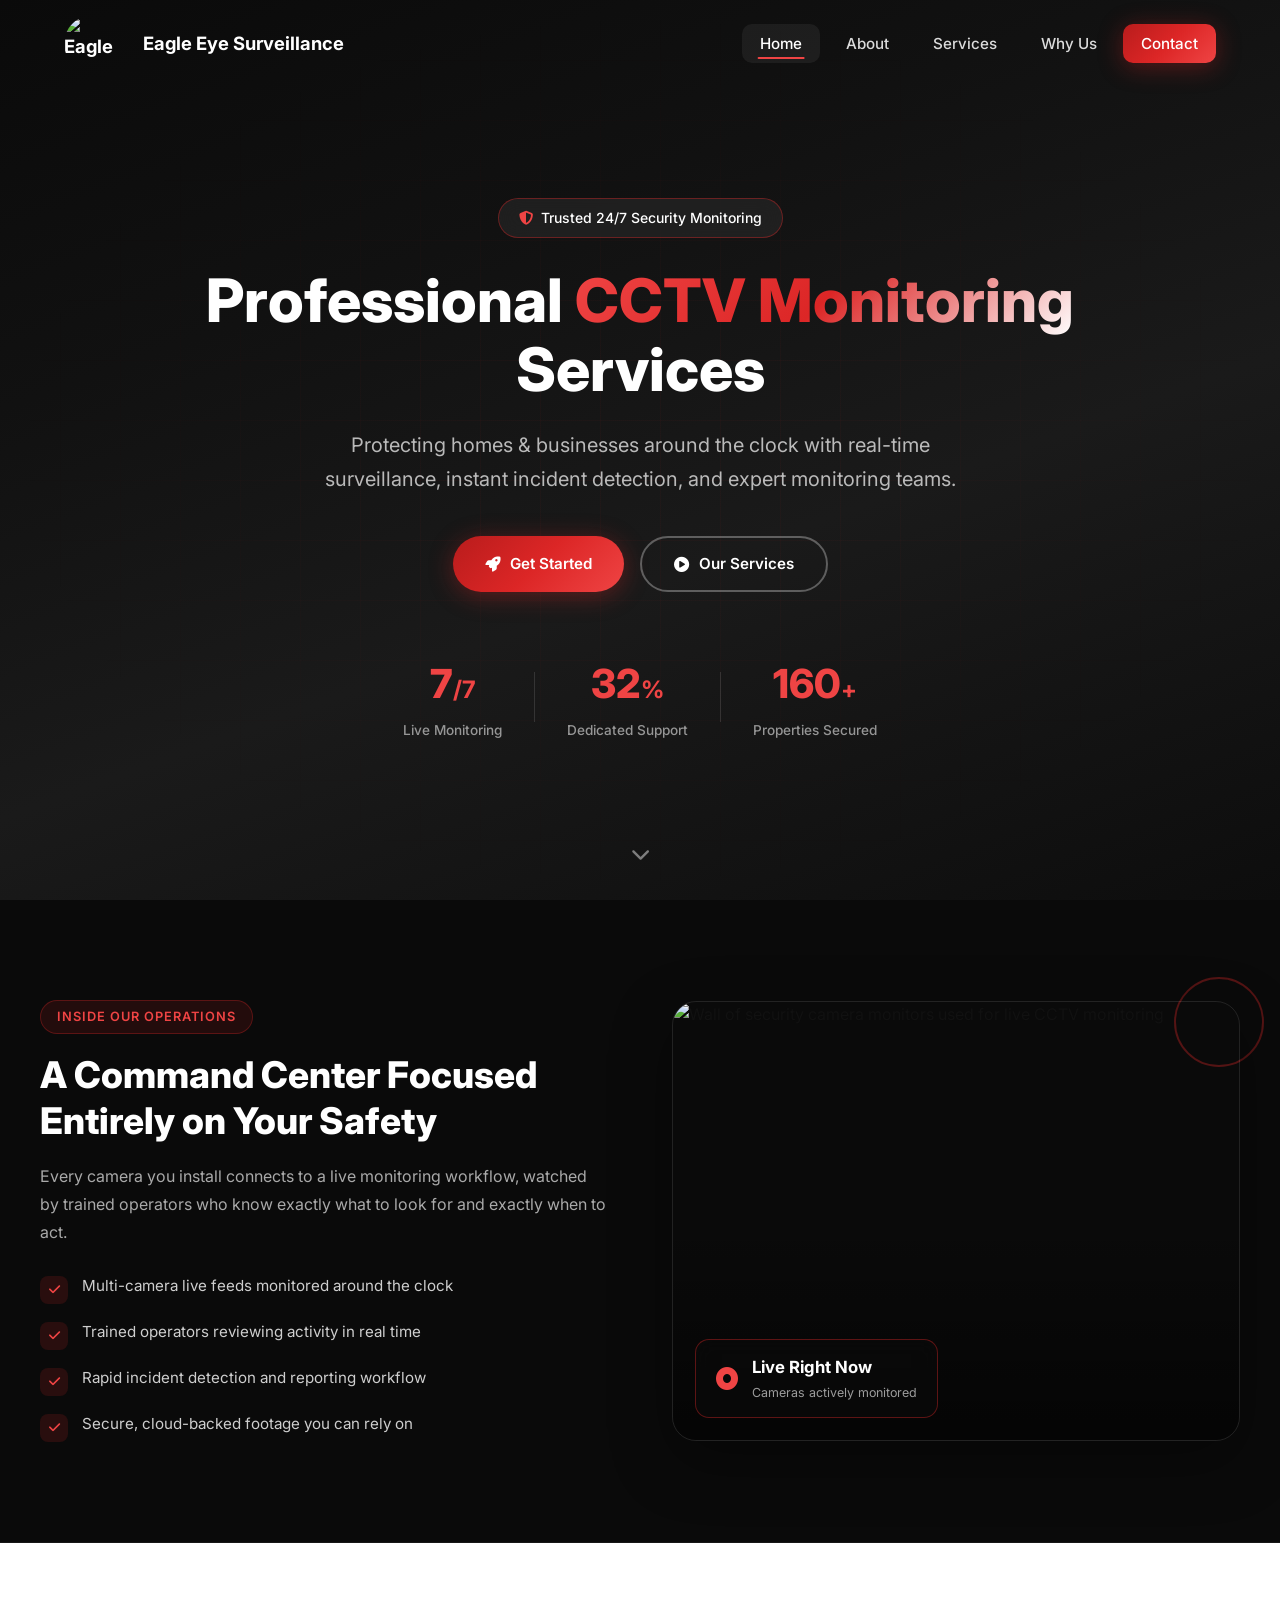
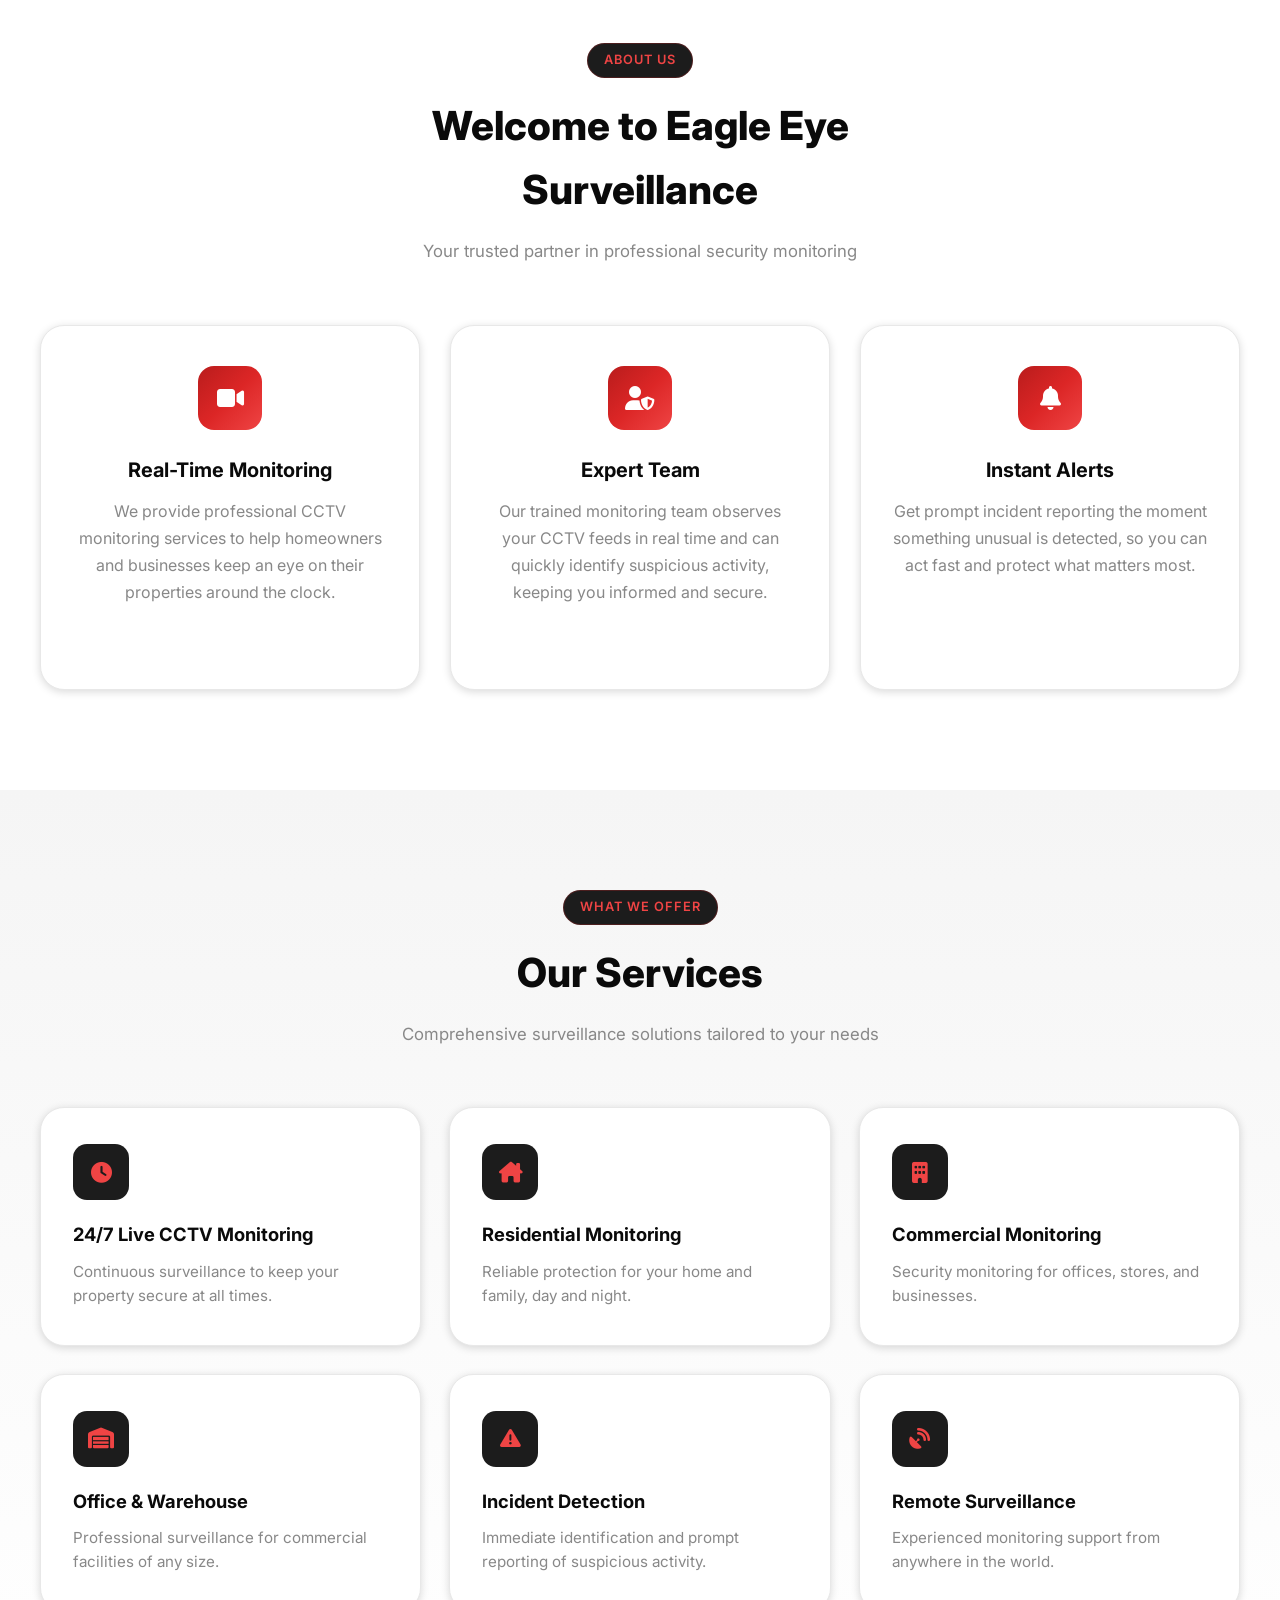
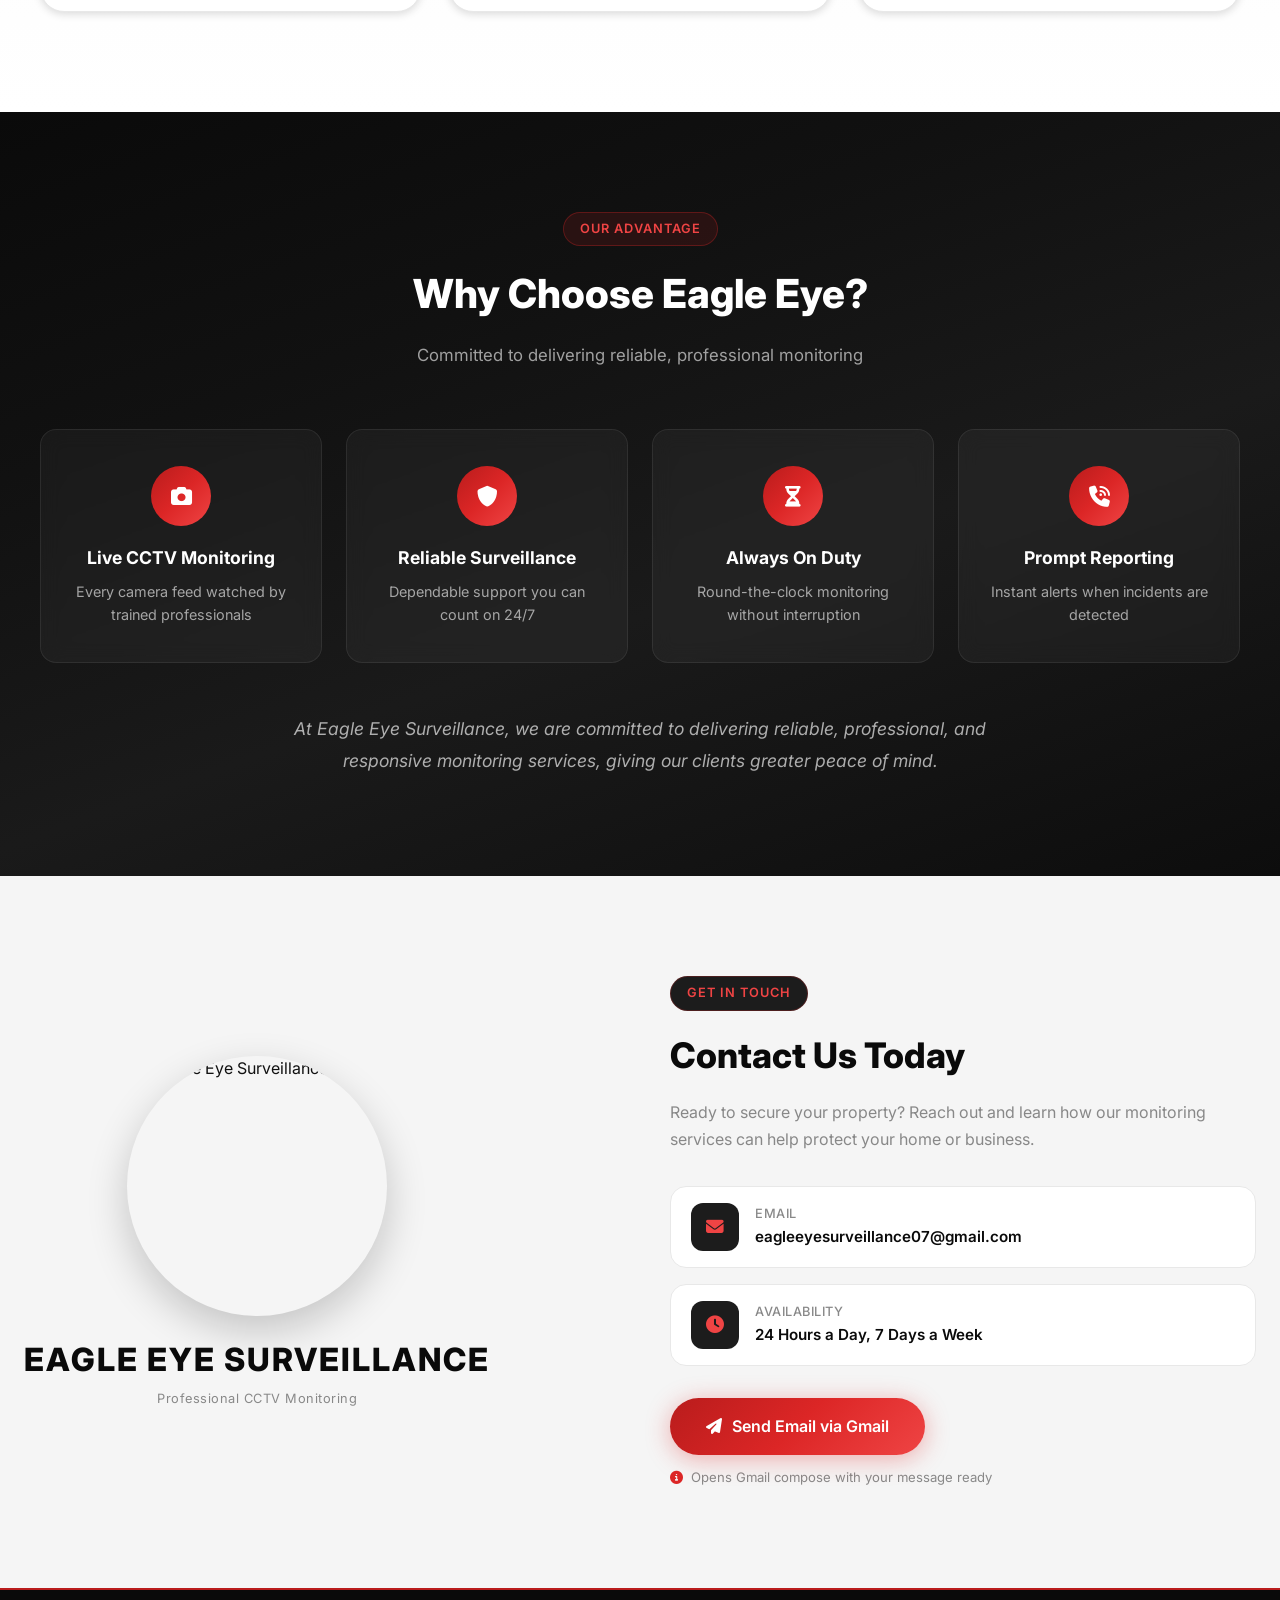
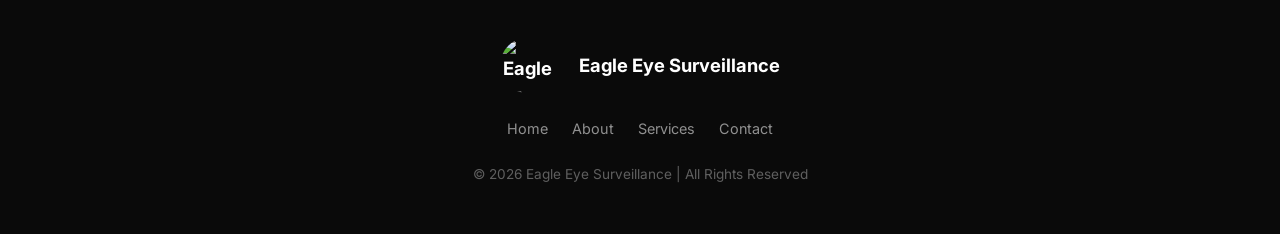
==== commit 54535ac7: "Update index.html" ====
--- a/index.html
+++ b/index.html
@@ -292,10 +292,10 @@
     <footer class="footer">
         <div class="footer-content">
             <div class="footer-brand">
-                <div class="logo-icon small">
-                    <i class="fas fa-eye"></i>
-                </div>
+                 <a href="" class="logo">
+                <img src="https://raw.githubusercontent.com/Iqrawaseem8219/eaglee/main/WhatsApp%20Image%202026-08-06%20at%208.54.20%20PM.jpeg" alt="Eagle Eye Surveillance Logo" class="logo-img">
                 <span>Eagle Eye Surveillance</span>
+              </a>
             </div>
             <div class="footer-links">
                 <a href="#home">Home</a>
--- a/style.css
+++ b/style.css
@@ -949,27 +949,27 @@
 }
 
 .contact-logo{
-    flex: 1;
+    flex: 0 0 340px;
     display: flex;
     flex-direction: column;
-    justify-content: center;
-    align-items: center;
+    align-items: center;
+    justify-content: center;
     text-align: center;
 }
 .contact-logo-img{
-    width: 520px;
-    height: auto;
-    object-fit: contain;
-}
-.contact-wrapper {
-    max-width: 900px;
-    margin: 0 auto;
-    display: grid;
-    grid-template-columns: 200px 1fr;
-    gap: 50px;
-    align-items: center;
-}
-
+    width: 260px;
+    height: 260px;
+    object-fit: cover;
+    border-radius: 50%;
+    box-shadow: 0 15px 40px rgba(0,0,0,.2);
+}
+.contact-wrapper{
+    display: flex;
+    justify-content: space-between;
+    align-items: center;
+    gap: 100px;
+    flex-wrap: wrap;
+}
 
 .contact-logo-badge {
     width: 110px;
@@ -1002,15 +1002,15 @@
     color: var(--white);
 }
 
-.contact-logo-name {
-    margin-top: 18px;
-    font-weight: 800;
-    letter-spacing: 1.5px;
-    text-transform: uppercase;
-    font-size: 0.95rem;
-    color: var(--black);
-}
-
+.contact-logo-name{
+    margin-top:18px;
+    font-size:2rem;
+    font-weight:800;
+    color:var(--black);
+    white-space:nowrap;
+    text-transform:uppercase;
+    letter-spacing:2px;
+}
 .contact-logo-tag {
     margin-top: 4px;
     font-size: 0.8rem;
@@ -1021,6 +1021,8 @@
 .contact-info {
     text-align: left;
     flex: 1;
+    padding-left: 80px;
+     
 }
 
 .contact-info h2 {
@@ -1254,152 +1256,250 @@
 
 /* ===== Responsive ===== */
 @media (max-width: 768px) {
-    .hamburger {
-        display: flex;
-    }
-
-    .nav-links {
-        position: fixed;
-        top: 0;
-        right: -100%;
-        width: 280px;
-        height: 100vh;
-        background: rgba(10, 10, 10, 0.98);
-        backdrop-filter: blur(20px);
-        flex-direction: column;
-        justify-content: center;
-        align-items: center;
-        gap: 8px;
-        transition: var(--transition);
-        padding: 40px;
-    }
-
-    .nav-links.open {
-        right: 0;
-    }
-
-    .nav-link {
-        font-size: 1.05rem;
-        width: 100%;
-        text-align: center;
-    }
-
-    .hero {
-        padding: 100px 20px 60px;
-    }
-
-    .hero-stats {
-        gap: 20px;
-    }
-
-    .stat-divider {
-        display: none;
-    }
-
-    .stat-number {
-        font-size: 2rem;
-    }
-
-    .section {
-        padding: 70px 20px;
-    }
-
-    .cards {
-        grid-template-columns: 1fr;
-    }
-
-    .about-grid {
-        grid-template-columns: 1fr;
-    }
-
-    .hero-buttons {
-        flex-direction: column;
-        align-items: center;
-    }
-
-    .btn {
-        width: 100%;
-        max-width: 280px;
-        justify-content: center;
-    }
-
-    .btn-gmail {
-        width: 100%;
-        max-width: 320px;
-    }
-
-    .back-to-top {
-        bottom: 20px;
-        right: 20px;
-        width: 42px;
-        height: 42px;
-    }
-
-    .home-showcase {
-        padding: 70px 20px;
-    }
-
-    .showcase-grid {
-        grid-template-columns: 1fr;
-        gap: 40px;
-    }
-
-    .showcase-visual {
-        order: -1;
-    }
-
-    .showcase-ring {
-        display: none;
-    }
-
-    .detail-hero {
-        padding: 130px 20px 70px;
-    }
-
-    .detail-hero h1 {
-        font-size: 2rem;
-    }
-
-    .detail-split {
-        grid-template-columns: 1fr;
-        gap: 36px;
-    }
-
-    .detail-split.reverse .detail-split-visual {
-        order: -1;
-    }
-
-    .detail-feature-grid {
-        grid-template-columns: 1fr;
-    }
-
-    .detail-cta-inner {
-        flex-direction: column;
-        text-align: center;
-        gap: 24px;
-    }
+
+.hamburger {
+    display: flex;
+}
+
+.nav-links {
+    position: fixed;
+    top: 0;
+    right: -100%;
+    width: 280px;
+    height: 100vh;
+    background: rgba(10, 10, 10, 0.98);
+    backdrop-filter: blur(20px);
+    flex-direction: column;
+    justify-content: center;
+    align-items: center;
+    gap: 8px;
+    transition: var(--transition);
+    padding: 40px;
+}
+
+.nav-links.open {
+    right: 0;
+}
+
+.nav-link {
+    font-size: 1.05rem;
+    width: 100%;
+    text-align: center;
+}
+
+.hero {
+    padding: 100px 20px 60px;
+}
+
+.hero-stats {
+    gap: 20px;
+}
+
+.stat-divider {
+    display: none;
+}
+
+.stat-number {
+    font-size: 2rem;
+}
+
+.section {
+    padding: 70px 20px;
+}
+
+.cards {
+    grid-template-columns: 1fr;
+}
+
+.about-grid {
+    grid-template-columns: 1fr;
+}
+
+.hero-buttons {
+    flex-direction: column;
+    align-items: center;
+}
+
+.btn {
+    width: 100%;
+    max-width: 280px;
+    justify-content: center;
+}
+
+.btn-gmail {
+    width: 100%;
+    max-width: 320px;
+}
+
+.back-to-top {
+    bottom: 20px;
+    right: 20px;
+    width: 42px;
+    height: 42px;
+}
+
+.home-showcase {
+    padding: 70px 20px;
+}
+
+.showcase-grid {
+    grid-template-columns: 1fr;
+    gap: 40px;
+}
+
+.showcase-visual {
+    order: -1;
+}
+
+.showcase-ring {
+    display: none;
+}
+
+.detail-hero {
+    padding: 130px 20px 70px;
+}
+
+.detail-hero h1 {
+    font-size: 2rem;
+}
+
+.detail-split,
+.detail-split-inner{
+    display:flex;
+    flex-direction:column;
+    align-items:center;
+    gap:30px;
+    padding:20px 0;
+}
+
+.detail-split-text{
+    width:100%;
+    order:2;
+    text-align:left;
+}
+
+.detail-split-visual{
+    width:100%;
+    order:1;
+}
+
+.detail-split-visual img{
+    width:100%;
+    max-width:100%;
+    height:260px;
+    object-fit:cover;
+    border-radius:18px;
+    display:block;
+    box-shadow:0 10px 25px rgba(0,0,0,.18);
+}
+
+.detail-split-text .section-tag{
+    display:inline-block;
+    font-size:.82rem;
+    margin-bottom:12px;
+}
+
+.detail-split-text h2{
+    font-size:1.65rem;
+    line-height:1.35;
+    margin-bottom:18px;
+}
+
+.detail-split-text p{
+    font-size:1rem;
+    line-height:1.9;
+    margin-bottom:18px;
+    color:#d8d8d8;
+}
+
+.detail-split.alt{
+    margin-top:40px;
+}
+
+/* ---------- CONTACT PAGE ---------- */
+
+.contact-wrapper {
+    flex-direction: column-reverse;
+    align-items: center;
+    text-align: center;
+    gap: 40px;
+}
+
+.contact-info,
+.contact-logo {
+    width: 100%;
+}
+
+.contact-logo img,
+.contact-logo-img {
+    width: 100%;
+    max-width: 280px;
+    margin: 0 auto;
+}
+
+.contact-details {
+    width: 100%;
+}
+
+.contact-item {
+    justify-content: center;
+}
+
+.contact-email-action {
+    width: 100%;
+}
+
+.email-note {
+    display: block;
+    margin-top: 12px;
+}
+
 }
 
 @media (max-width: 480px) {
-    .logo span {
-        font-size: 0.95rem;
-    }
-
-    .logo-icon {
-        width: 38px;
-        height: 38px;
-    }
-
-    .hero-badge {
-        font-size: 0.78rem;
-        padding: 6px 14px;
-    }
-
-    .feature-grid {
-        grid-template-columns: 1fr;
-    }
-}
-
+
+.logo span {
+    font-size: 0.95rem;
+}
+
+.logo-icon {
+    width: 38px;
+    height: 38px;
+}
+
+.hero-badge {
+    font-size: 0.78rem;
+    padding: 6px 14px;
+}
+
+.feature-grid {
+    grid-template-columns: 1fr;
+}
+
+/* NEW */
+
+.detail-split-text h2 {
+    font-size: 1.5rem;
+}
+
+.detail-split-text p {
+    font-size: 0.95rem;
+}
+
+.contact-logo img,
+.contact-logo-img {
+    max-width: 220px;
+}
+
+.contact-info h2 {
+    font-size: 1.6rem;
+}
+
+.btn-gmail {
+    max-width: 100%;
+}
+
+}
 /* ===== About Detail Pages ===== */
 .detail-hero {
     min-height: 60vh;
@@ -1708,13 +1808,7 @@
     margin-right: 12px;
 }
 
-.contact-logo-img {
-    width: 90px;
-    height: 90px;
-    object-fit: contain;
-    border-radius: 50%;
-    margin-bottom: 15px;
-}
+
 @media (max-width:768px){
 
     .contact-wrapper{
@@ -1727,4 +1821,4 @@
         width: 100%;
     }
 
-}+}
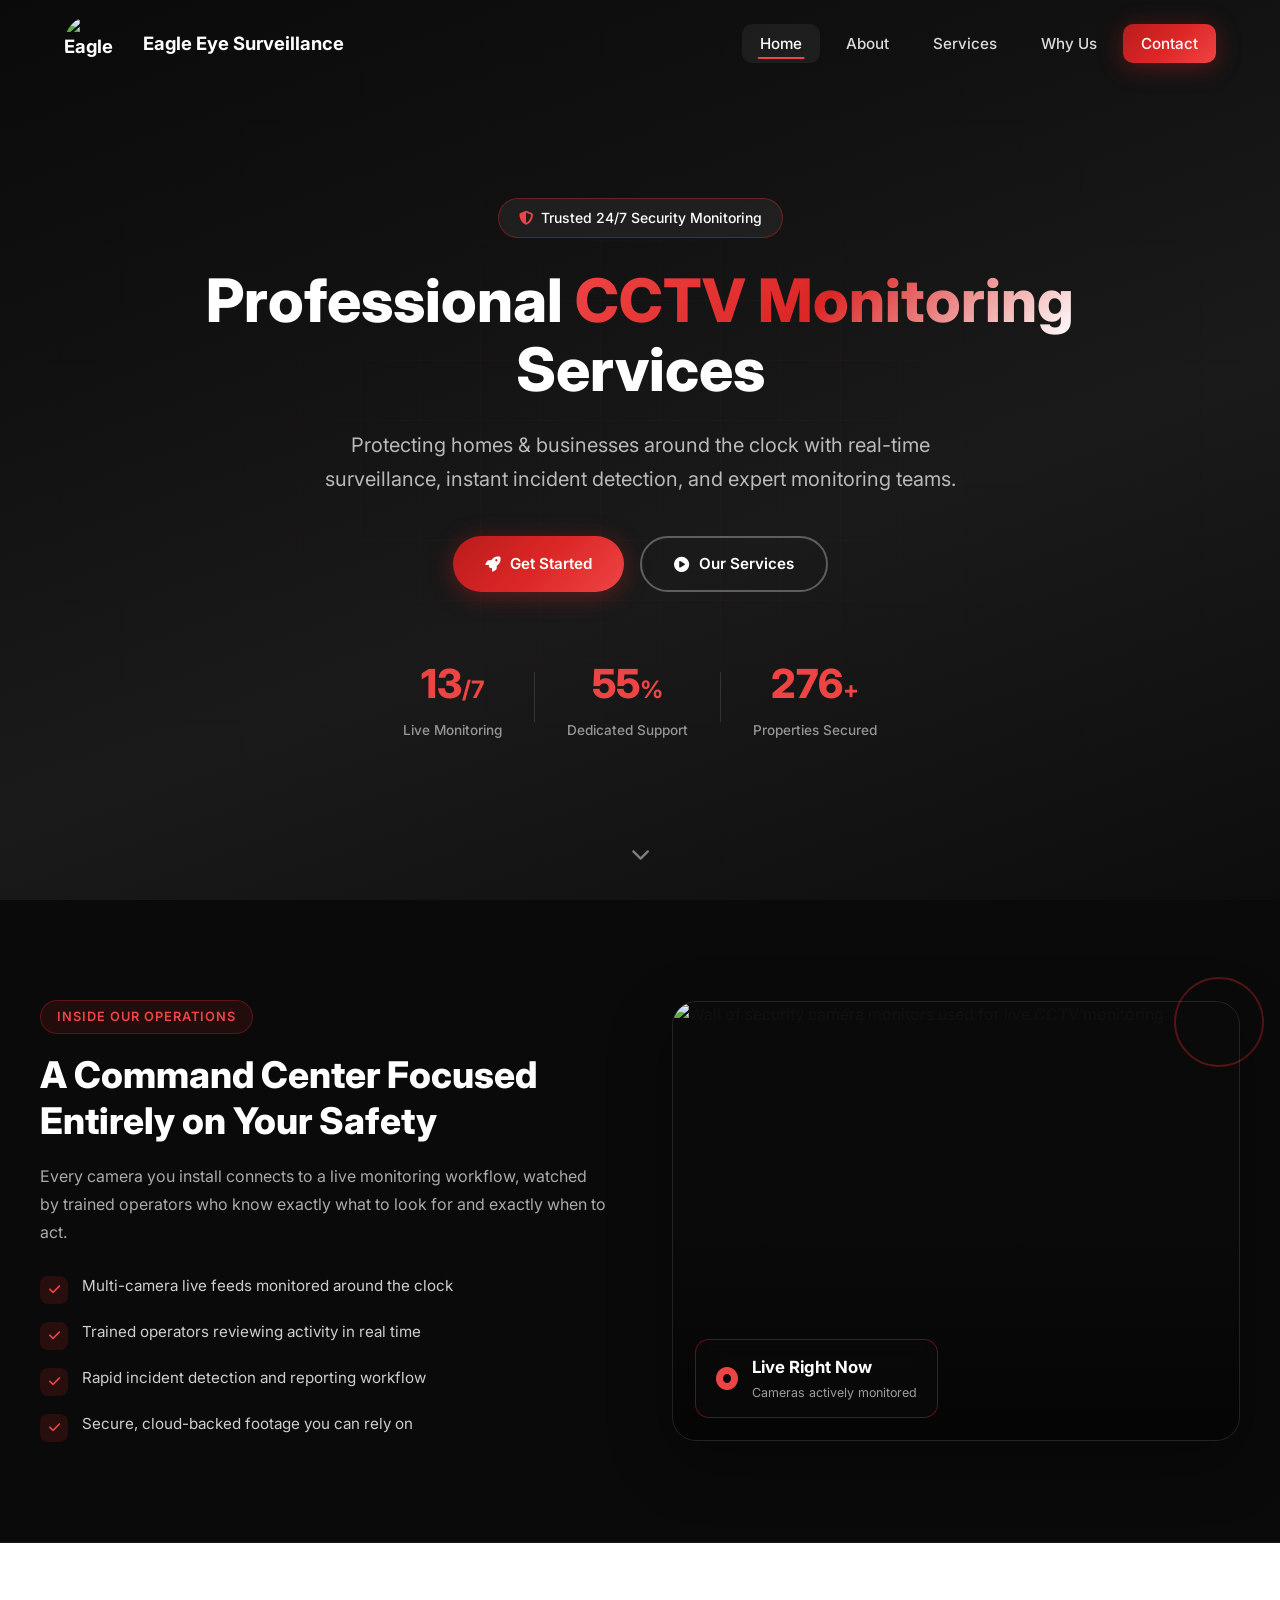
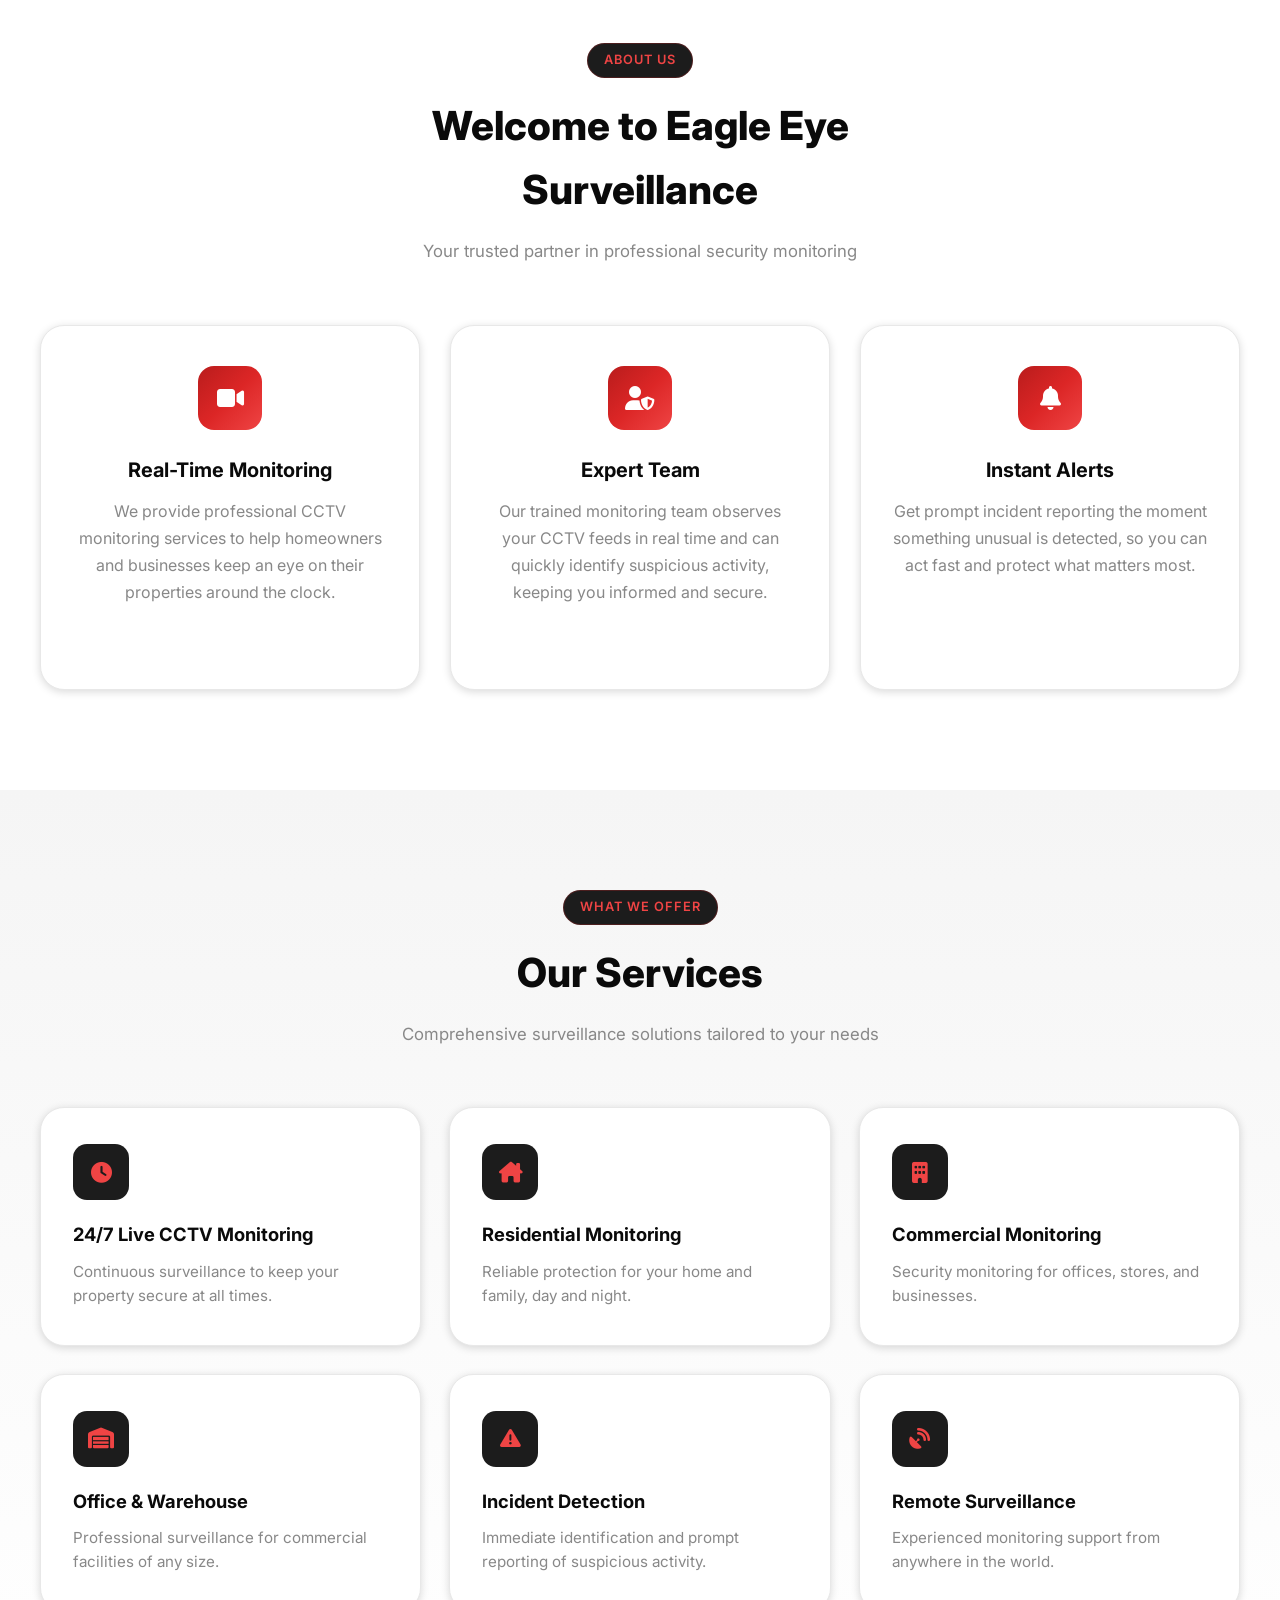
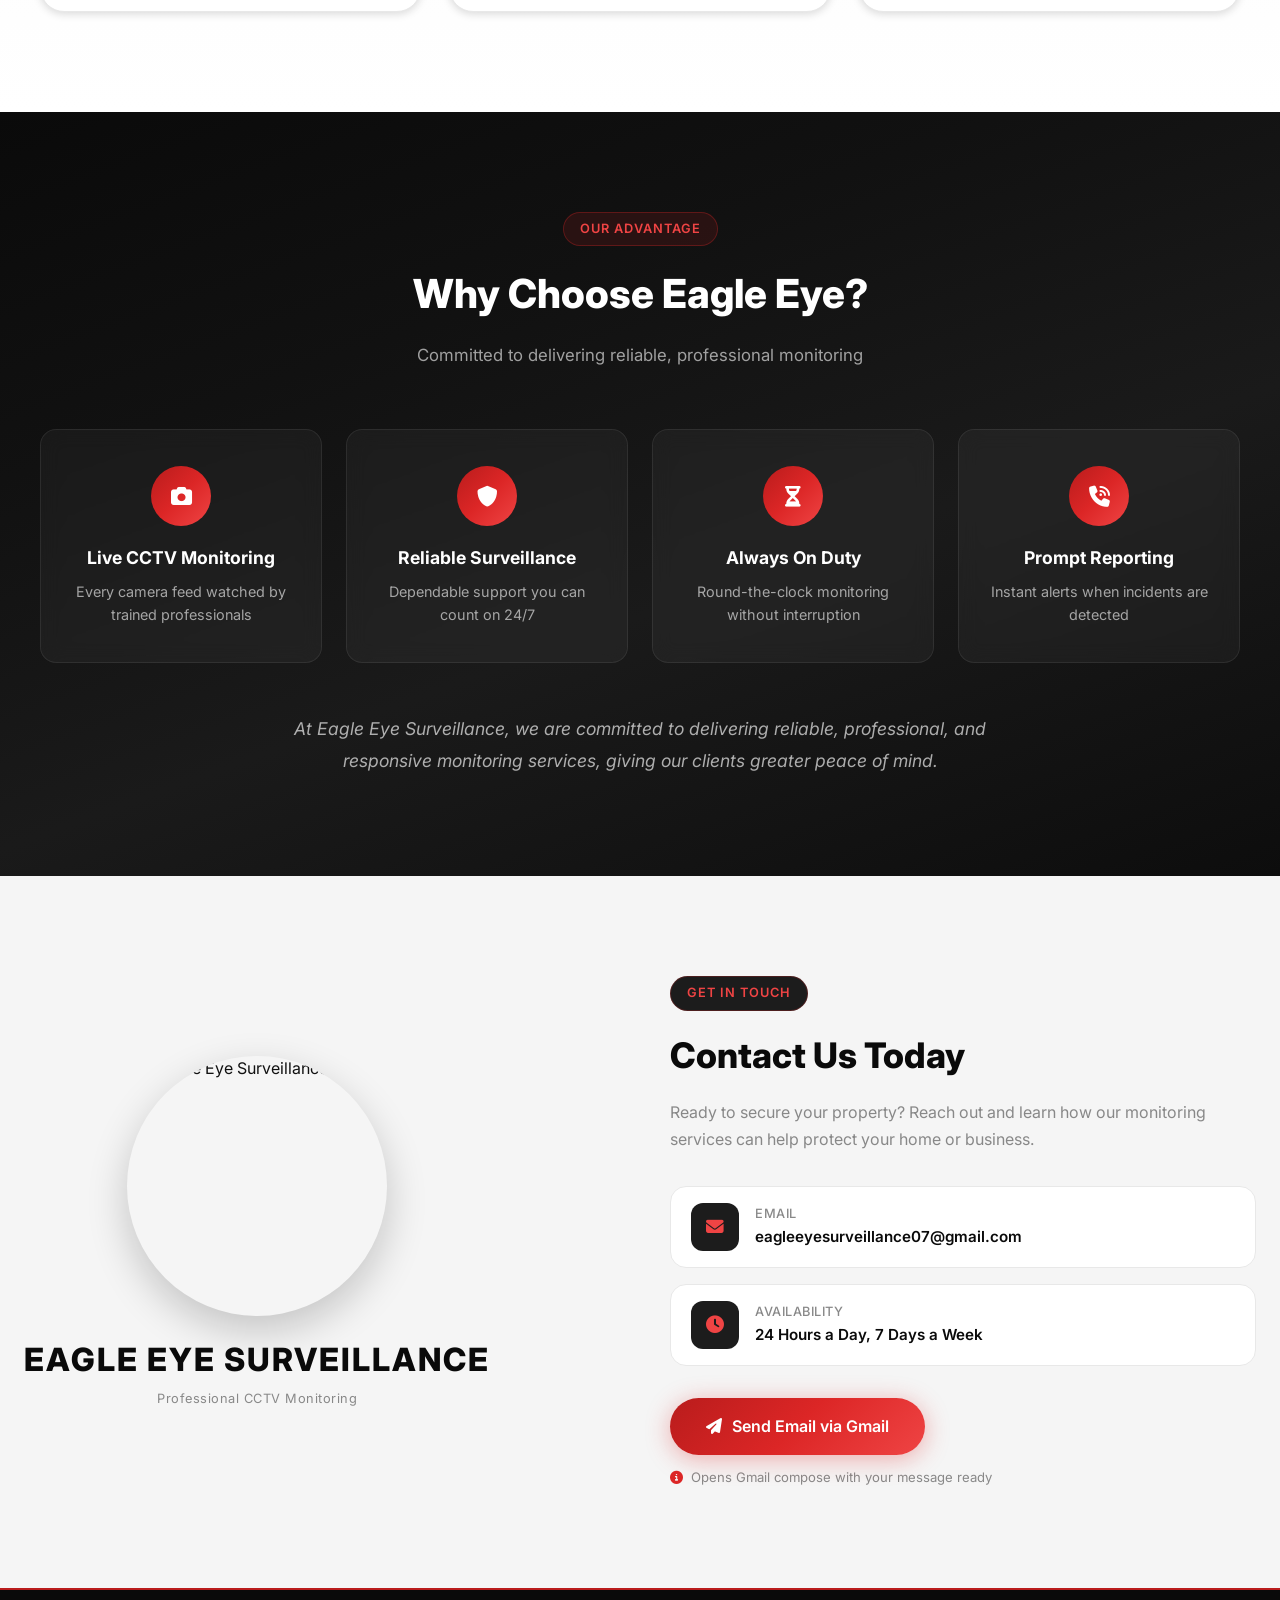
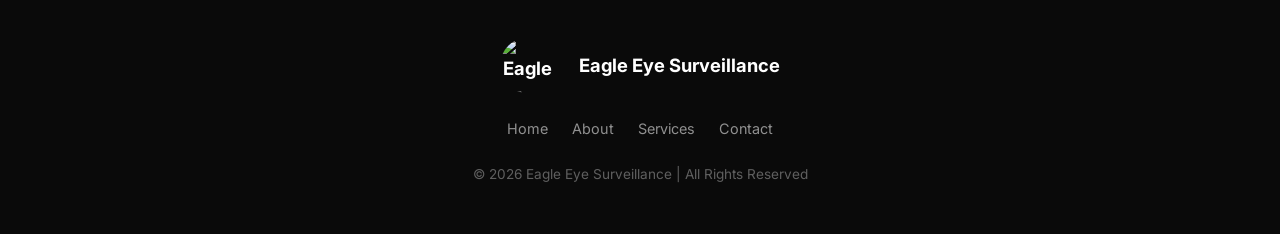
==== commit 859b15fd: "Fix HTML formatting and structure" ====
--- a/index.html
+++ b/index.html
@@ -292,7 +292,7 @@
     <footer class="footer">
         <div class="footer-content">
             <div class="footer-brand">
-                 <a href="" class="logo">
+                <a href="#home" class="logo">
                 <img src="https://raw.githubusercontent.com/Iqrawaseem8219/eaglee/main/WhatsApp%20Image%202026-08-06%20at%208.54.20%20PM.jpeg" alt="Eagle Eye Surveillance Logo" class="logo-img">
                 <span>Eagle Eye Surveillance</span>
               </a>
@@ -316,4 +316,3 @@
 </body>
 
 </html>
-
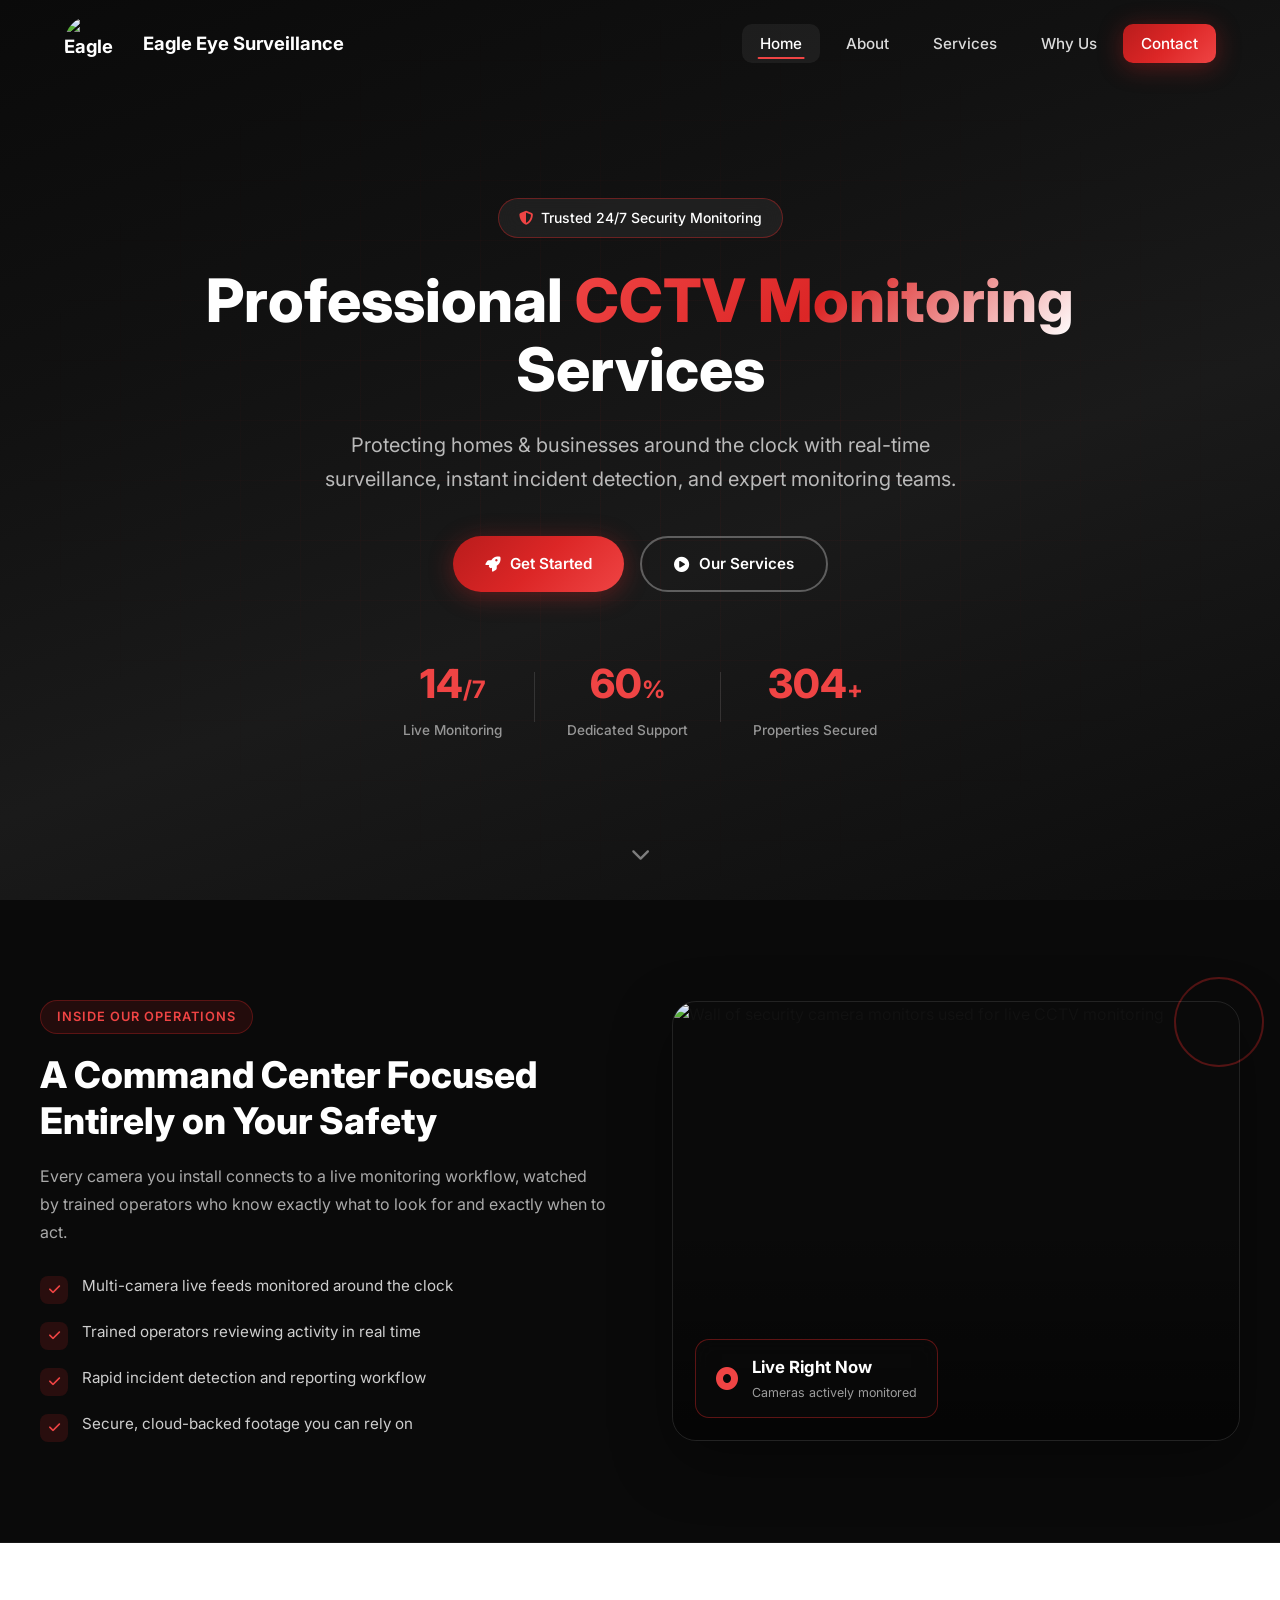
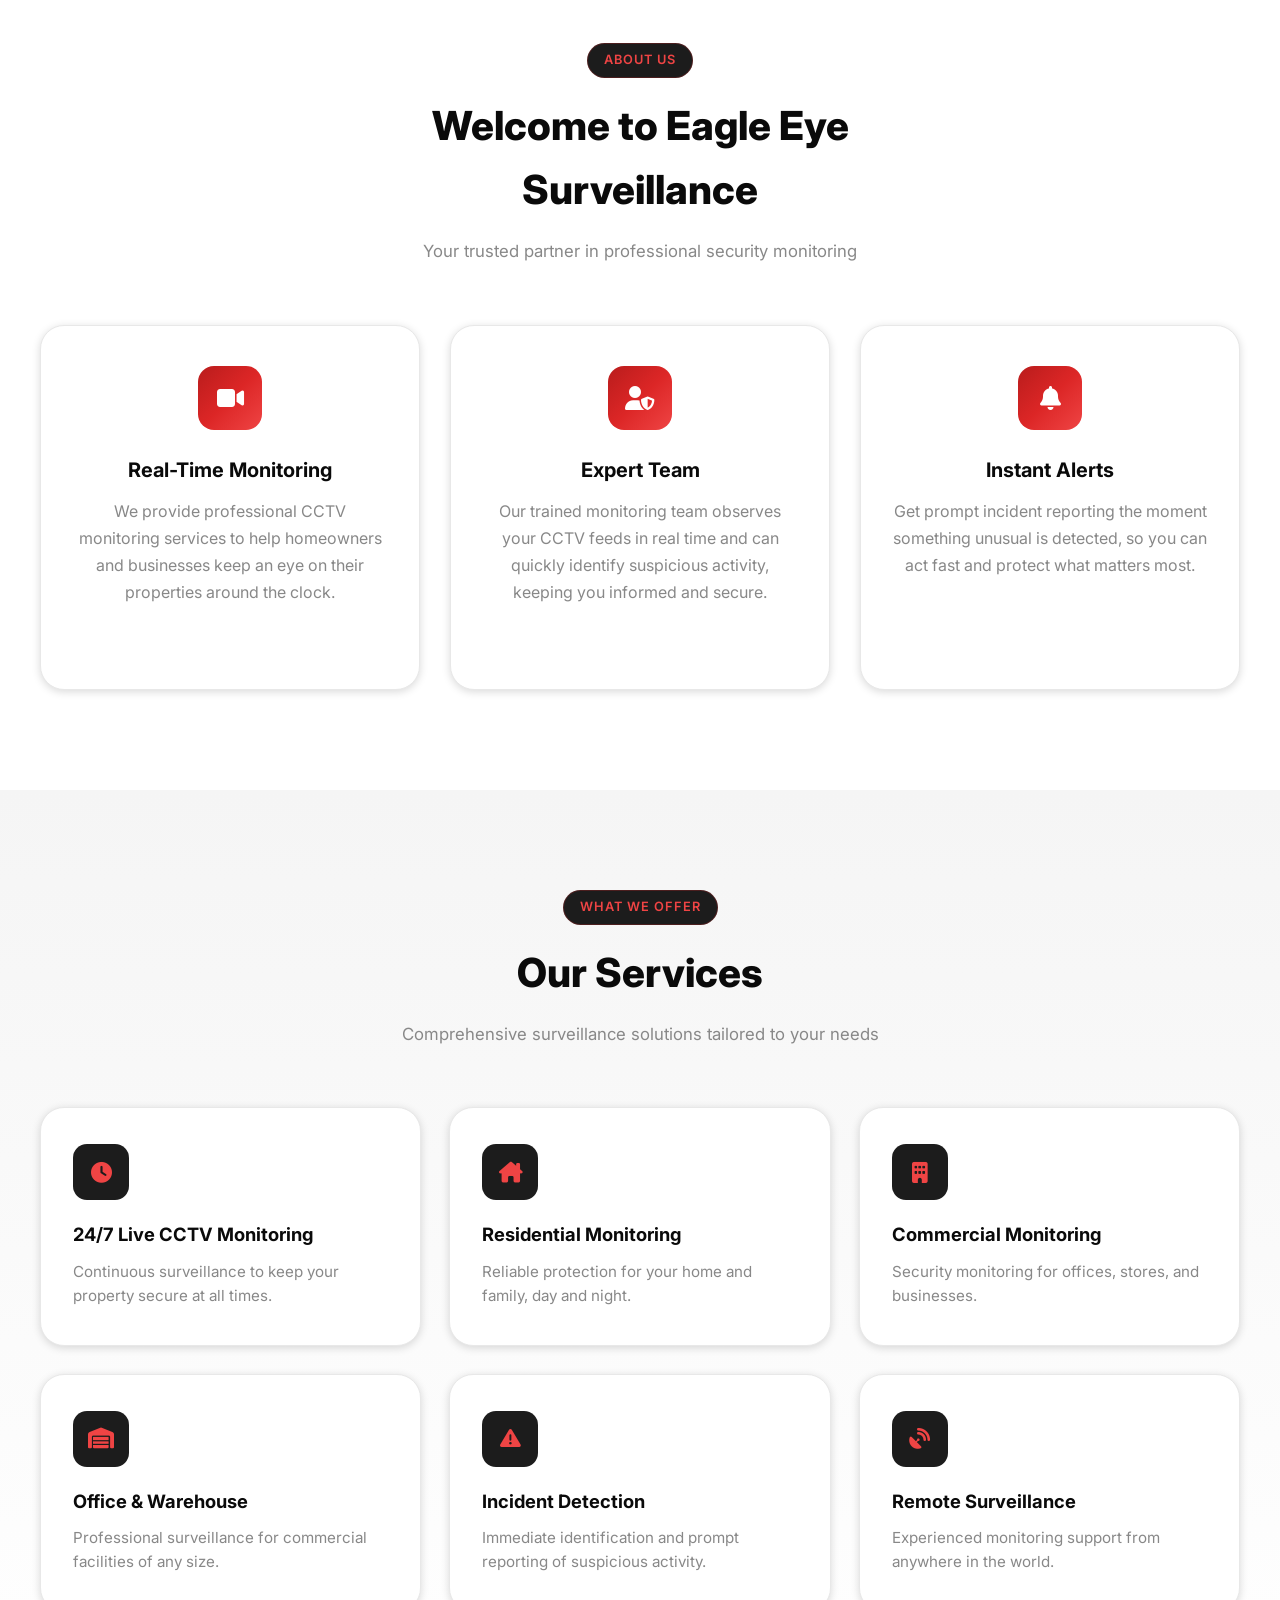
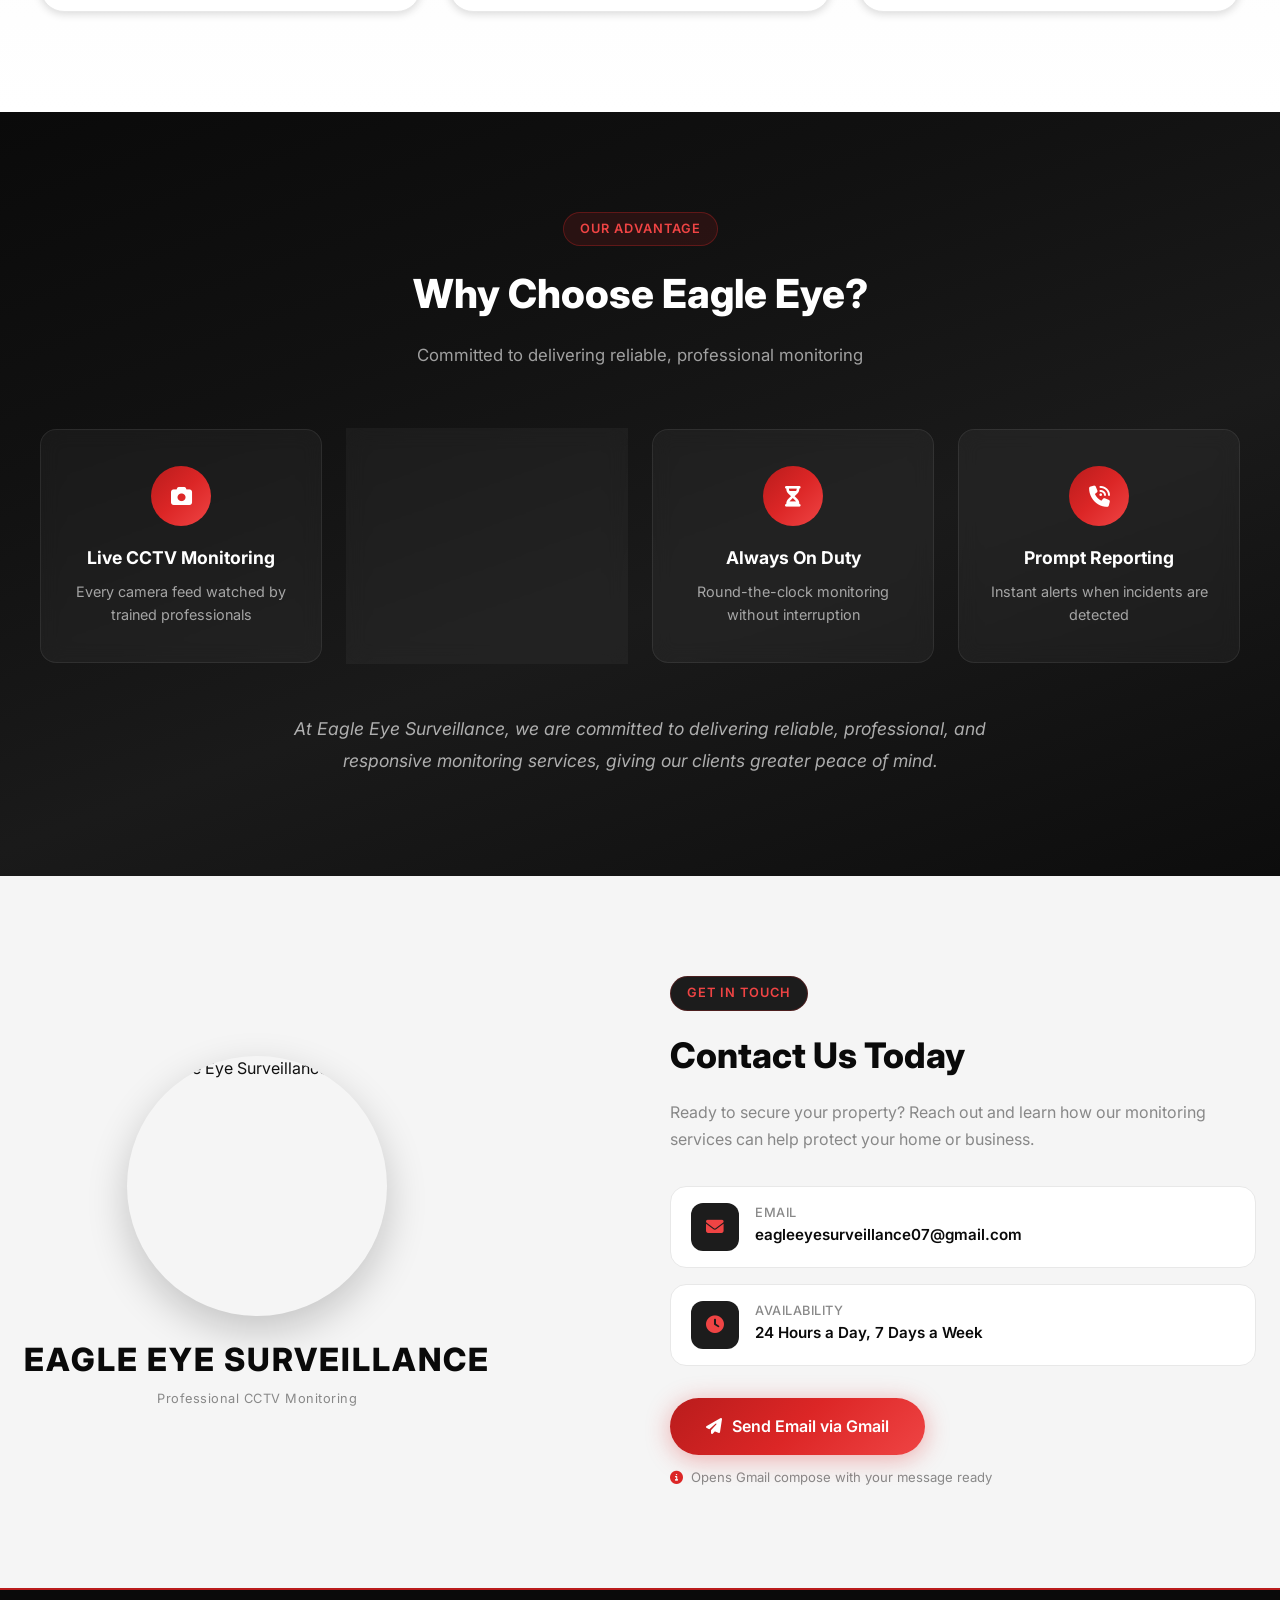
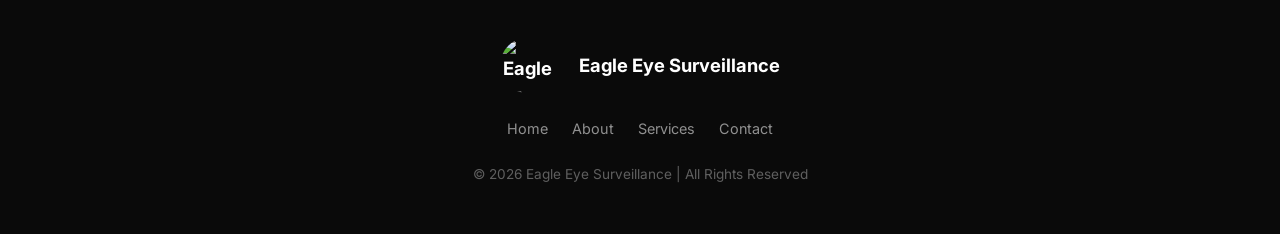
==== commit 7080bd70: "Update index.html" ====
--- a/index.html
+++ b/index.html
@@ -122,7 +122,6 @@
         </div>
     </section>
 
-    <!-- About Section -->
     <section class="about section" id="about">
         <div class="section-header reveal">
             <span class="section-tag">About Us</span>
@@ -162,7 +161,6 @@
         </div>
     </section>
 
-    <!-- Services Section -->
     <section class="services section" id="services">
         <div class="section-header reveal">
             <span class="section-tag">What We Offer</span>
@@ -209,7 +207,6 @@
         </div>
     </section>
 
-    <!-- Features Section -->
     <section class="features section" id="features">
         <div class="section-header reveal">
             <span class="section-tag light">Our Advantage</span>
@@ -244,7 +241,6 @@
         </p>
     </section>
 
-    <!-- Contact Section -->
     <section class="contact section" id="contact">
         <div class="contact-wrapper reveal">
             <div class="contact-logo">
@@ -276,8 +272,9 @@
                     </div>
                 </div>
                 <div class="contact-email-action">
-                    <a href="https://mail.google.com/mail/?view=cm&fs=1&to=eagleeyesurveillance07@gmail.com&su=CCTV%20Monitoring%20Inquiry&body=Hello%20Eagle%20Eye%20Surveillance%2C%0D%0A%0D%0AI%20would%20like%20to%20know%20more%20about%20your%20CCTV%20monitoring%20services.%0D%0A%0D%0AName%3A%20%0D%0APhone%3A%20%0D%0AProperty%20Type%3A%20%0D%0A%0D%0AThank%20you!"
-                        class="btn btn-gmail" target="_blank" rel="noopener noreferrer" id="sendEmailBtn">
+                    <a href="mailto:eagleeyesurveillance07@gmail.com?subject=CCTV%20Monitoring%20Inquiry&body=Hello%20Eagle%20Eye%20Surveillance%2C%0D%0A%0D%0AI%20would%20like%20to%20know%20more%20about%20your%20CCTV%20monitoring%20services.%0D%0A%0D%0AName%3A%20%0D%0APhone%3A%20%0D%0AProperty%20Type%3A%20%0D%0A%0D%0AThank%20you!"
+                        data-gmail-fallback="https://mail.google.com/mail/?view=cm&fs=1&to=eagleeyesurveillance07@gmail.com&su=CCTV%20Monitoring%20Inquiry&body=Hello%20Eagle%20Eye%20Surveillance%2C%0D%0A%0D%0AI%20would%20like%20to%20know%20more%20about%20your%20CCTV%20monitoring%20services.%0D%0A%0D%0AName%3A%20%0D%0APhone%3A%20%0D%0AProperty%20Type%3A%20%0D%0A%0D%0AThank%20you!"
+                        class="btn btn-gmail" id="sendEmailBtn">
                         <i class="fas fa-paper-plane"></i> Send Email via Gmail
                     </a>
                     <span class="email-note">
@@ -288,7 +285,6 @@
         </div>
     </section>
 
-    <!-- Footer -->
     <footer class="footer">
         <div class="footer-content">
             <div class="footer-brand">
@@ -307,7 +303,6 @@
         </div>
     </footer>
 
-    <!-- Back to top -->
     <button class="back-to-top" id="backToTop" aria-label="Back to top">
         <i class="fas fa-arrow-up"></i>
     </button>
--- a/style.css
+++ b/style.css
@@ -1,4 +1,4 @@
-/* ===== CSS Variables — Black, Red & White ===== */
+
 :root {
     --black: #0a0a0a;
     --black-soft: #111111;
@@ -936,7 +936,6 @@
     line-height: 1.8;
 }
 
-/* ===== Contact ===== */
 .contact {
     background: var(--white-soft);
 }
@@ -1047,7 +1046,7 @@
 
 .contact-item {
     display: flex;
-    align-items: center;
+    align-items: flex-start;
     gap: 16px;
     padding: 16px 20px;
     background: var(--white);
@@ -1363,6 +1362,12 @@
     font-size: 2rem;
 }
 
+/* ---------- UPDATED ---------- */
+
+/* ==========================
+   DETAIL PAGE - MOBILE
+========================== */
+
 .detail-split,
 .detail-split-inner{
     display:flex;
@@ -1442,7 +1447,8 @@
 }
 
 .contact-item {
-    justify-content: center;
+    justify-content: flex-start;
+
 }
 
 .contact-email-action {
@@ -1500,6 +1506,7 @@
 }
 
 }
+
 /* ===== About Detail Pages ===== */
 .detail-hero {
     min-height: 60vh;
@@ -1822,3 +1829,159 @@
     }
 
 }
+
+@media (max-width: 768px) {
+
+    .nav-container {
+        flex-wrap: nowrap;
+    }
+
+    .logo {
+        gap: 8px;
+        min-width: 0;
+    }
+
+    .logo span {
+        font-size: 0.85rem;
+        white-space: normal;
+        line-height: 1.15;
+    }
+
+    .logo-img {
+        width: 38px;
+        height: 38px;
+        flex-shrink: 0;
+        margin-right: 0;
+    }
+
+    /* ---- Detail page hero (Alerts / Monitoring / team) ---- */
+    .detail-hero {
+        min-height: auto;
+        padding: 130px 20px 60px;
+    }
+
+    .detail-hero-icon {
+        width: 56px;
+        height: 56px;
+        font-size: 1.3rem;
+    }
+
+    .detail-hero p {
+        font-size: 1rem;
+    }
+
+    .detail-split,
+    .detail-split.alt > .detail-split-inner {
+        display: flex;
+        flex-direction: column;
+        grid-template-columns: unset;
+        gap: 24px;
+        padding: 50px 20px;
+    }
+
+    .detail-split-text {
+        order: 2;
+        width: 100%;
+    }
+
+    .detail-split-visual {
+        order: 1;
+        width: 100%;
+    }
+
+    .detail-split-visual img {
+        width: 100%;
+        height: 240px;
+        aspect-ratio: unset;
+        object-fit: cover;
+        border-radius: 16px;
+    }
+
+    .detail-split-text h2 {
+        font-size: 1.5rem;
+    }
+
+    .detail-split-text p {
+        font-size: 0.98rem;
+        line-height: 1.75;
+    }
+
+    .detail-feature-grid {
+        grid-template-columns: 1fr;
+        padding: 10px 20px 60px;
+    }
+
+    .detail-cta-inner {
+        flex-direction: column;
+        text-align: center;
+    }
+
+    .other-cards {
+        grid-template-columns: 1fr;
+    }
+
+
+    .contact-info {
+        padding-left: 0;
+    }
+
+    .contact-logo-img {
+        width: 160px !important;
+        height: 160px !important;
+        max-width: 160px;
+        aspect-ratio: 1 / 1;
+        object-fit: cover;
+    }
+
+    .contact-logo-name {
+        font-size: 1.4rem;
+        white-space: normal;
+        letter-spacing: 1px;
+        line-height: 1.3;
+    }
+
+    .contact-logo-tag {
+        font-size: 0.75rem;
+    }
+
+    .contact-item {
+        gap: 12px;
+        padding: 14px 16px;
+    }
+
+    .contact-item > div {
+        min-width: 0;
+    }
+
+    .contact-value {
+        overflow-wrap: break-word;
+        word-break: break-word;
+        font-size: 0.9rem;
+    }
+}
+
+@media (max-width: 480px) {
+    .logo span {
+        font-size: 0.78rem;
+    }
+
+    .logo-img {
+        width: 32px;
+        height: 32px;
+    }
+
+    .contact-logo-img {
+        width: 130px !important;
+        height: 130px !important;
+        max-width: 130px;
+        aspect-ratio: 1 / 1;
+    }
+
+    .contact-logo-name {
+        font-size: 1.2rem;
+    }
+
+    .detail-split-visual img {
+        height: 200px;
+    }
+}
